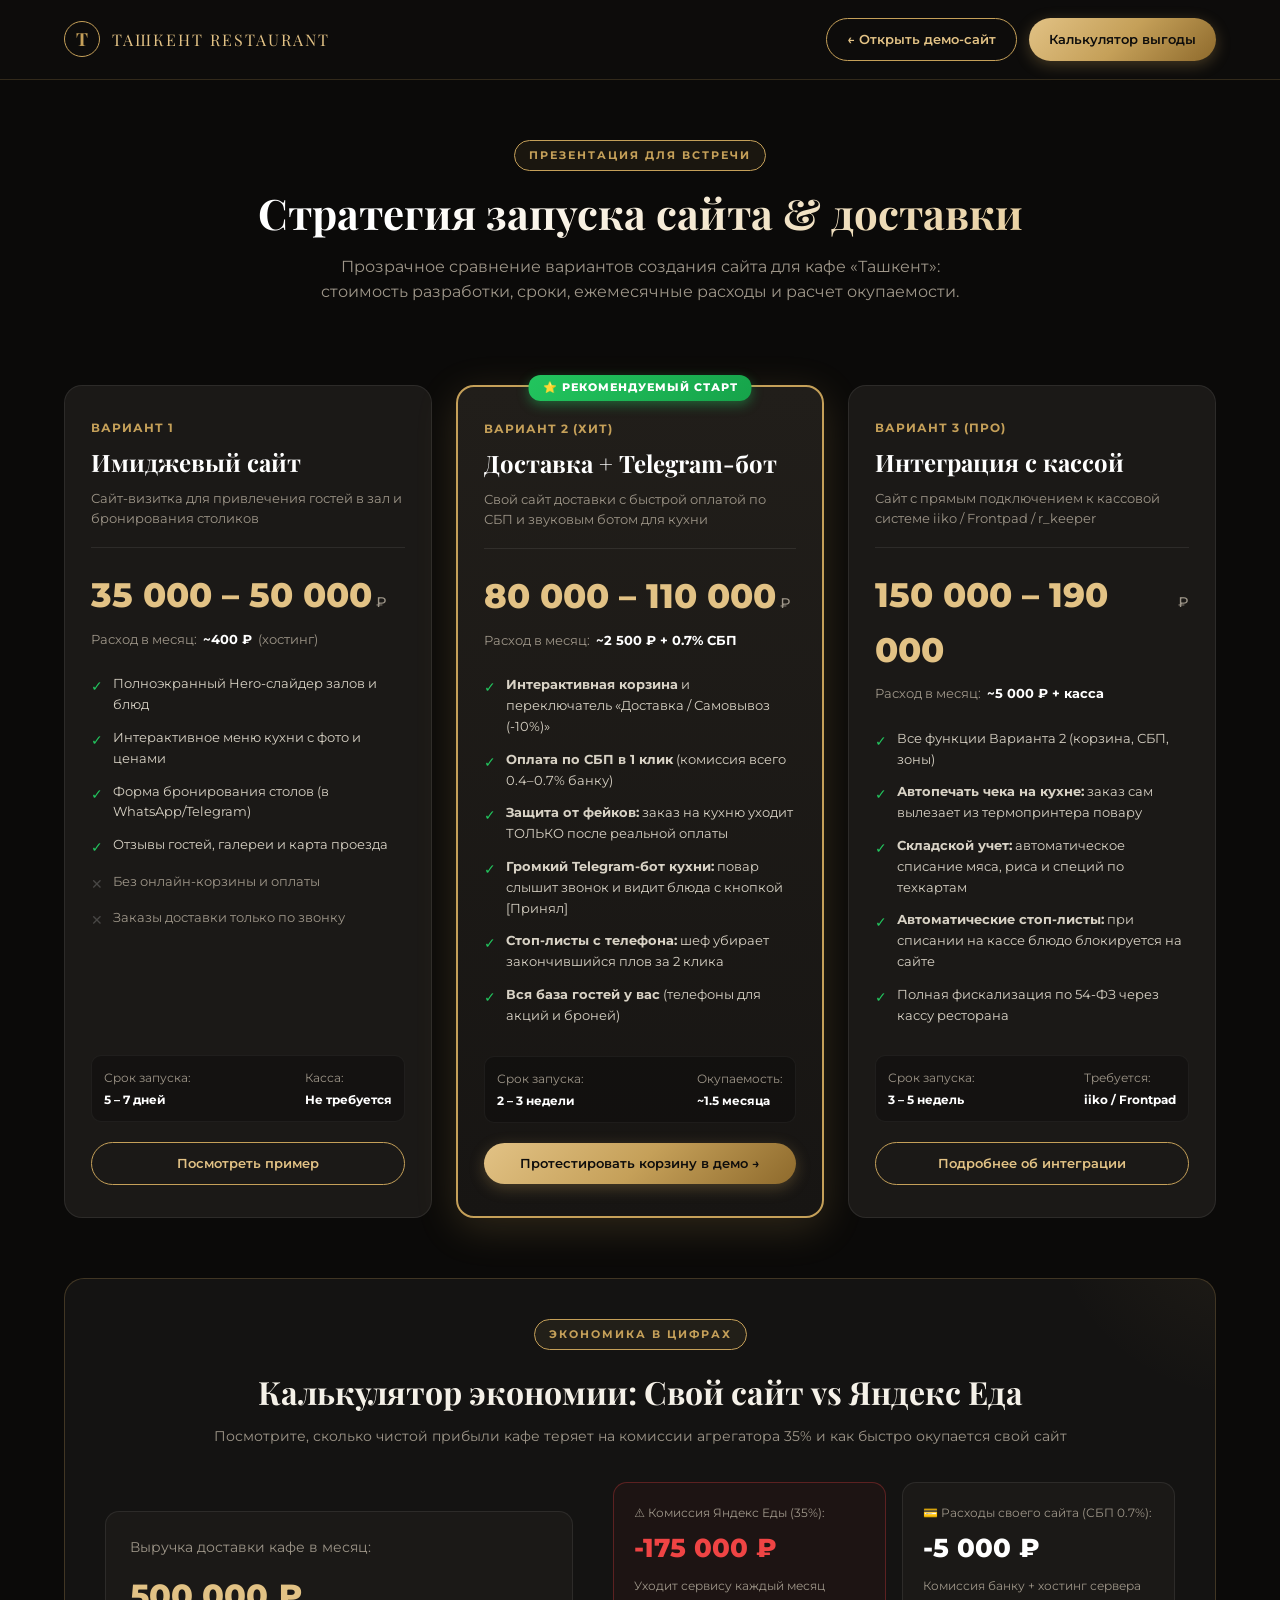
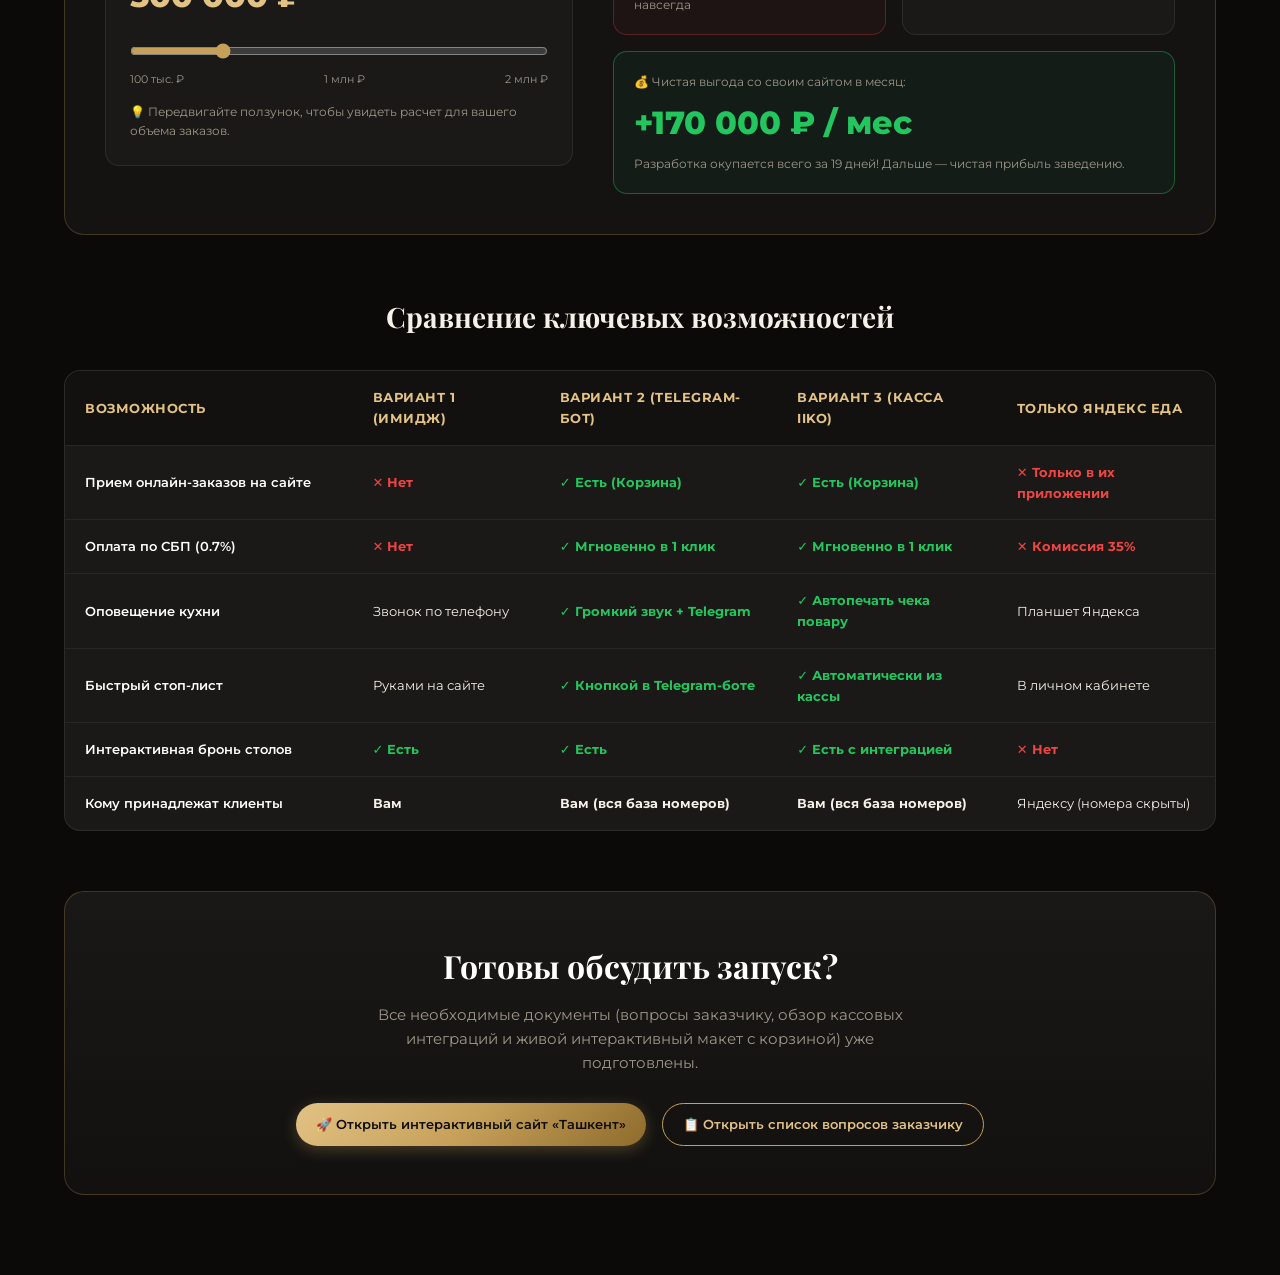
==== itog.html @ 7b6f61d5 "dwdw" ====
<!DOCTYPE html>
<html lang="ru">
<head>
  <meta charset="UTF-8">
  <meta name="viewport" content="width=device-width, initial-scale=1.0">
  <title>Стратегия и варианты запуска сайта — Ресторан «Ташкент»</title>
  
  <!-- Google Fonts: Playfair Display + Montserrat -->
  <link rel="preconnect" href="https://fonts.googleapis.com">
  <link rel="preconnect" href="https://fonts.gstatic.com" crossorigin>
  <link href="https://fonts.googleapis.com/css2?family=Montserrat:wght@400;500;600;700;800&family=Playfair+Display:ital,wght@0,500;0,700;1,400&display=swap" rel="stylesheet">

  <style>
    :root {
      --bg-main: #0B0A09;
      --bg-surface: #141312;
      --bg-card: #1B1917;
      --accent-gold: #C5A059;
      --accent-gold-light: #E2C285;
      --accent-gold-dark: #8E6A2C;
      --text-main: #F5F1E8;
      --text-muted: #9E9689;
      --border-gold: rgba(197, 160, 89, 0.25);
      --font-serif: 'Playfair Display', Georgia, serif;
      --font-sans: 'Montserrat', system-ui, -apple-system, sans-serif;
    }

    * {
      box-sizing: border-box;
      margin: 0;
      padding: 0;
    }

    body {
      background-color: var(--bg-main);
      color: var(--text-main);
      font-family: var(--font-sans);
      line-height: 1.6;
      padding-bottom: 80px;
      -webkit-font-smoothing: antialiased;
    }

    .container {
      width: 100%;
      max-width: 1200px;
      margin: 0 auto;
      padding: 0 24px;
    }

    /* TOP BAR */
    .top-bar {
      border-bottom: 1px solid rgba(197, 160, 89, 0.2);
      padding: 18px 0;
      background: rgba(14, 13, 12, 0.95);
      backdrop-filter: blur(10px);
      position: sticky;
      top: 0;
      z-index: 100;
    }

    .top-bar__inner {
      display: flex;
      justify-content: space-between;
      align-items: center;
    }

    .brand-wrap {
      display: flex;
      align-items: center;
      gap: 12px;
      text-decoration: none;
      color: var(--text-main);
    }

    .brand-badge {
      width: 36px;
      height: 36px;
      border: 1px solid var(--accent-gold);
      border-radius: 50%;
      display: flex;
      align-items: center;
      justify-content: center;
      color: var(--accent-gold);
      font-family: var(--font-serif);
      font-weight: 700;
      font-size: 18px;
    }

    .brand-title {
      font-family: var(--font-serif);
      letter-spacing: 2px;
      font-size: 16px;
      color: var(--accent-gold-light);
    }

    .nav-actions {
      display: flex;
      gap: 12px;
    }

    .btn {
      display: inline-flex;
      align-items: center;
      gap: 8px;
      padding: 10px 20px;
      border-radius: 30px;
      font-size: 13px;
      font-weight: 600;
      cursor: pointer;
      text-decoration: none;
      transition: all 0.25s ease;
      font-family: var(--font-sans);
    }

    .btn_gold {
      background: linear-gradient(135deg, #E2C285 0%, #C5A059 50%, #8E6A2C 100%);
      color: #0E0D0C;
      border: none;
      box-shadow: 0 4px 15px rgba(197, 160, 89, 0.3);
    }

    .btn_gold:hover {
      box-shadow: 0 6px 20px rgba(197, 160, 89, 0.5);
      transform: translateY(-2px);
    }

    .btn_outline {
      background: transparent;
      border: 1px solid var(--accent-gold);
      color: var(--accent-gold-light);
    }

    .btn_outline:hover {
      background: rgba(197, 160, 89, 0.15);
      transform: translateY(-2px);
    }

    /* HERO INTRO */
    .hero-intro {
      text-align: center;
      padding: 60px 0 40px;
    }

    .tag-badge {
      display: inline-block;
      border: 1px solid var(--accent-gold);
      color: var(--accent-gold);
      padding: 6px 14px;
      border-radius: 20px;
      font-size: 11px;
      font-weight: 700;
      letter-spacing: 2px;
      text-transform: uppercase;
      margin-bottom: 16px;
      background: rgba(197, 160, 89, 0.08);
    }

    .main-title {
      font-family: var(--font-serif);
      font-size: 42px;
      line-height: 1.25;
      margin-bottom: 14px;
      background: linear-gradient(135deg, #FFFFFF 30%, #E2C285 100%);
      -webkit-background-clip: text;
      -webkit-text-fill-color: transparent;
    }

    .hero-subtitle {
      font-size: 16px;
      color: var(--text-muted);
      max-width: 640px;
      margin: 0 auto;
    }

    /* PRICING GRID */
    .pricing-grid {
      display: grid;
      grid-template-columns: repeat(3, 1fr);
      gap: 24px;
      margin: 40px 0 60px;
      align-items: stretch;
    }

    .pricing-card {
      background: var(--bg-card);
      border: 1px solid rgba(255, 255, 255, 0.08);
      border-radius: 18px;
      padding: 32px 26px;
      display: flex;
      flex-direction: column;
      position: relative;
      transition: all 0.3s cubic-bezier(0.16, 1, 0.3, 1);
    }

    .pricing-card:hover {
      border-color: rgba(197, 160, 89, 0.4);
      transform: translateY(-4px);
      box-shadow: 0 15px 35px rgba(0, 0, 0, 0.6);
    }

    .pricing-card.featured {
      border: 2px solid var(--accent-gold);
      background: linear-gradient(180deg, #211E1A 0%, #171513 100%);
      box-shadow: 0 10px 40px rgba(197, 160, 89, 0.2);
    }

    .card-ribbon {
      position: absolute;
      top: -12px;
      left: 50%;
      transform: translateX(-50%);
      background: linear-gradient(135deg, #22c55e, #16a34a);
      color: #FFF;
      font-size: 11px;
      font-weight: 800;
      letter-spacing: 1px;
      padding: 4px 14px;
      border-radius: 12px;
      text-transform: uppercase;
      box-shadow: 0 4px 12px rgba(34, 197, 94, 0.4);
      white-space: nowrap;
    }

    .card-header {
      margin-bottom: 20px;
      padding-bottom: 18px;
      border-bottom: 1px solid rgba(255, 255, 255, 0.08);
    }

    .card-stage {
      font-size: 12px;
      font-weight: 700;
      color: var(--accent-gold);
      letter-spacing: 1px;
      text-transform: uppercase;
      display: block;
      margin-bottom: 6px;
    }

    .card-title {
      font-family: var(--font-serif);
      font-size: 24px;
      color: #FFF;
      margin-bottom: 6px;
    }

    .card-target {
      font-size: 13px;
      color: var(--text-muted);
      min-height: 38px;
    }

    .card-price-block {
      margin-bottom: 24px;
    }

    .price-value {
      font-size: 34px;
      font-weight: 800;
      color: var(--accent-gold-light);
      display: flex;
      align-items: baseline;
      gap: 4px;
    }

    .price-unit {
      font-size: 14px;
      font-weight: 500;
      color: var(--text-muted);
    }

    .monthly-cost {
      display: flex;
      align-items: center;
      gap: 6px;
      font-size: 13px;
      color: var(--text-muted);
      margin-top: 6px;
    }

    .monthly-cost strong {
      color: #FFF;
    }

    .features-list {
      list-style: none;
      display: flex;
      flex-direction: column;
      gap: 12px;
      margin-bottom: 30px;
      flex: 1;
    }

    .feature-item {
      display: flex;
      align-items: flex-start;
      gap: 10px;
      font-size: 13px;
      color: #D8D2C5;
    }

    .feature-icon {
      color: #22c55e;
      font-weight: 800;
      font-size: 14px;
      margin-top: 2px;
      flex-shrink: 0;
    }

    .feature-icon.dim {
      color: rgba(255, 255, 255, 0.2);
    }

    .card-footer-metrics {
      background: rgba(0, 0, 0, 0.25);
      border-radius: 10px;
      padding: 12px;
      margin-bottom: 20px;
      font-size: 12px;
      display: flex;
      justify-content: space-between;
      border: 1px solid rgba(255, 255, 255, 0.05);
    }

    .metric-col span:first-child {
      display: block;
      color: var(--text-muted);
      margin-bottom: 2px;
    }

    .metric-col span:last-child {
      font-weight: 700;
      color: #FFF;
    }

    /* CALCULATOR SECTION */
    .calc-section {
      background: var(--bg-surface);
      border: 1px solid var(--border-gold);
      border-radius: 20px;
      padding: 40px;
      margin: 60px 0;
      position: relative;
      overflow: hidden;
    }

    .calc-section::before {
      content: '';
      position: absolute;
      top: -50%;
      right: -20%;
      width: 400px;
      height: 400px;
      background: radial-gradient(circle, rgba(197, 160, 89, 0.08) 0%, transparent 70%);
      pointer-events: none;
    }

    .calc-header {
      text-align: center;
      margin-bottom: 34px;
    }

    .calc-grid {
      display: grid;
      grid-template-columns: 1fr 1.2fr;
      gap: 40px;
      align-items: center;
    }

    .slider-box {
      background: var(--bg-card);
      border: 1px solid rgba(255, 255, 255, 0.08);
      border-radius: 14px;
      padding: 24px;
    }

    .slider-title {
      font-size: 14px;
      color: var(--text-muted);
      margin-bottom: 12px;
    }

    .slider-value-display {
      font-size: 32px;
      font-weight: 800;
      color: var(--accent-gold-light);
      margin-bottom: 16px;
    }

    input[type=range] {
      width: 100%;
      height: 8px;
      background: #2A2724;
      border-radius: 4px;
      outline: none;
      accent-color: var(--accent-gold);
      cursor: pointer;
    }

    .slider-scale {
      display: flex;
      justify-content: space-between;
      font-size: 11px;
      color: var(--text-muted);
      margin-top: 8px;
    }

    .calc-results-box {
      display: grid;
      grid-template-columns: 1fr 1fr;
      gap: 16px;
    }

    .result-card {
      background: var(--bg-card);
      border: 1px solid rgba(255, 255, 255, 0.08);
      border-radius: 14px;
      padding: 20px;
    }

    .result-card.loss {
      border-color: rgba(239, 68, 68, 0.3);
      background: rgba(239, 68, 68, 0.04);
    }

    .result-card.save {
      border-color: rgba(34, 197, 94, 0.4);
      background: rgba(34, 197, 94, 0.05);
      grid-column: span 2;
    }

    .result-label {
      font-size: 12px;
      color: var(--text-muted);
      margin-bottom: 6px;
      display: flex;
      align-items: center;
      gap: 6px;
    }

    .result-num {
      font-size: 26px;
      font-weight: 800;
    }

    .result-num.loss-text {
      color: #ef4444;
    }

    .result-num.save-text {
      color: #22c55e;
      font-size: 32px;
    }

    .result-note {
      font-size: 12px;
      color: var(--text-muted);
      margin-top: 6px;
    }

    /* COMPARISON TABLE */
    .table-section {
      margin: 60px 0;
    }

    .table-title {
      font-family: var(--font-serif);
      font-size: 28px;
      text-align: center;
      margin-bottom: 30px;
    }

    .table-wrap {
      overflow-x: auto;
      border: 1px solid rgba(255, 255, 255, 0.08);
      border-radius: 16px;
      background: var(--bg-card);
    }

    table {
      width: 100%;
      border-collapse: collapse;
      text-align: left;
      font-size: 13px;
    }

    th, td {
      padding: 16px 20px;
      border-bottom: 1px solid rgba(255, 255, 255, 0.06);
    }

    th {
      background: rgba(0, 0, 0, 0.3);
      font-size: 13px;
      font-weight: 700;
      color: var(--accent-gold-light);
      text-transform: uppercase;
      letter-spacing: 0.5px;
    }

    td:first-child {
      font-weight: 600;
      color: #FFF;
      width: 25%;
    }

    tr:last-child td {
      border-bottom: none;
    }

    .badge-check {
      color: #22c55e;
      font-weight: 700;
    }

    .badge-cross {
      color: #ef4444;
      font-weight: 700;
    }

    /* BOTTOM CTA */
    .bottom-cta {
      text-align: center;
      background: linear-gradient(180deg, #1A1816 0%, #121110 100%);
      border: 1px solid var(--border-gold);
      border-radius: 20px;
      padding: 48px 24px;
      margin-top: 60px;
    }

    .cta-title {
      font-family: var(--font-serif);
      font-size: 32px;
      margin-bottom: 12px;
      color: #FFF;
    }

    .cta-desc {
      color: var(--text-muted);
      font-size: 15px;
      max-width: 540px;
      margin: 0 auto 28px;
    }

    .cta-buttons {
      display: flex;
      justify-content: center;
      gap: 16px;
      flex-wrap: wrap;
    }

    @media (max-width: 992px) {
      .pricing-grid {
        grid-template-columns: 1fr;
        max-width: 520px;
        margin-left: auto;
        margin-right: auto;
      }

      .calc-grid {
        grid-template-columns: 1fr;
      }
    }

    @media (max-width: 600px) {
      .main-title {
        font-size: 30px;
      }
      .calc-section {
        padding: 24px 16px;
      }
      .calc-results-box {
        grid-template-columns: 1fr;
      }
      .result-card.save {
        grid-column: span 1;
      }
    }
  </style>
</head>
<body>

  <!-- ==================== TOP NAVIGATION ==================== -->
  <header class="top-bar">
    <div class="container top-bar__inner">
      <a href="index.html" class="brand-wrap">
        <span class="brand-badge">Т</span>
        <span class="brand-title">ТАШКЕНТ RESTAURANT</span>
      </a>

      <div class="nav-actions">
        <a href="index.html" class="btn btn_outline">
          ← Открыть демо-сайт
        </a>
        <a href="#calc" class="btn btn_gold">
          Калькулятор выгоды
        </a>
      </div>
    </div>
  </header>

  <!-- ==================== HERO INTRO ==================== -->
  <main class="container">
    <section class="hero-intro">
      <span class="tag-badge">ПРЕЗЕНТАЦИЯ ДЛЯ ВСТРЕЧИ</span>
      <h1 class="main-title">Стратегия запуска сайта & доставки</h1>
      <p class="hero-subtitle">Прозрачное сравнение вариантов создания сайта для кафе «Ташкент»: стоимость разработки, сроки, ежемесячные расходы и расчет окупаемости.</p>
    </section>

    <!-- ==================== 3 PRICING OPTIONS ==================== -->
    <section class="pricing-grid">

      <!-- Вариант 1 -->
      <div class="pricing-card">
        <div class="card-header">
          <span class="card-stage">ВАРИАНТ 1</span>
          <h3 class="card-title">Имиджевый сайт</h3>
          <p class="card-target">Сайт-визитка для привлечения гостей в зал и бронирования столиков</p>
        </div>

        <div class="card-price-block">
          <div class="price-value">35 000 – 50 000 <span class="price-unit">₽</span></div>
          <div class="monthly-cost">
            <span>Расход в месяц:</span> <strong>~400 ₽</strong> (хостинг)
          </div>
        </div>

        <ul class="features-list">
          <li class="feature-item">
            <span class="feature-icon">✓</span>
            <span>Полноэкранный Hero-слайдер залов и блюд</span>
          </li>
          <li class="feature-item">
            <span class="feature-icon">✓</span>
            <span>Интерактивное меню кухни с фото и ценами</span>
          </li>
          <li class="feature-item">
            <span class="feature-icon">✓</span>
            <span>Форма бронирования столов (в WhatsApp/Telegram)</span>
          </li>
          <li class="feature-item">
            <span class="feature-icon">✓</span>
            <span>Отзывы гостей, галереи и карта проезда</span>
          </li>
          <li class="feature-item">
            <span class="feature-icon dim">✕</span>
            <span style="color: var(--text-muted);">Без онлайн-корзины и оплаты</span>
          </li>
          <li class="feature-item">
            <span class="feature-icon dim">✕</span>
            <span style="color: var(--text-muted);">Заказы доставки только по звонку</span>
          </li>
        </ul>

        <div class="card-footer-metrics">
          <div class="metric-col">
            <span>Срок запуска:</span>
            <span>5 – 7 дней</span>
          </div>
          <div class="metric-col">
            <span>Касса:</span>
            <span>Не требуется</span>
          </div>
        </div>

        <a href="index.html" class="btn btn_outline" style="justify-content: center;">
          Посмотреть пример
        </a>
      </div>

      <!-- Вариант 2: РЕКОМЕНДУЕМЫЙ -->
      <div class="pricing-card featured">
        <div class="card-ribbon">⭐ РЕКОМЕНДУЕМЫЙ СТАРТ</div>

        <div class="card-header">
          <span class="card-stage">ВАРИАНТ 2 (ХИТ)</span>
          <h3 class="card-title">Доставка + Telegram-бот</h3>
          <p class="card-target">Свой сайт доставки с быстрой оплатой по СБП и звуковым ботом для кухни</p>
        </div>

        <div class="card-price-block">
          <div class="price-value">80 000 – 110 000 <span class="price-unit">₽</span></div>
          <div class="monthly-cost">
            <span>Расход в месяц:</span> <strong>~2 500 ₽ + 0.7% СБП</strong>
          </div>
        </div>

        <ul class="features-list">
          <li class="feature-item">
            <span class="feature-icon">✓</span>
            <span><strong>Интерактивная корзина</strong> и переключатель «Доставка / Самовывоз (-10%)»</span>
          </li>
          <li class="feature-item">
            <span class="feature-icon">✓</span>
            <span><strong>Оплата по СБП в 1 клик</strong> (комиссия всего 0.4–0.7% банку)</span>
          </li>
          <li class="feature-item">
            <span class="feature-icon">✓</span>
            <span><strong>Защита от фейков:</strong> заказ на кухню уходит ТОЛЬКО после реальной оплаты</span>
          </li>
          <li class="feature-item">
            <span class="feature-icon">✓</span>
            <span><strong>Громкий Telegram-бот кухни:</strong> повар слышит звонок и видит блюда с кнопкой [Принял]</span>
          </li>
          <li class="feature-item">
            <span class="feature-icon">✓</span>
            <span><strong>Стоп-листы с телефона:</strong> шеф убирает закончившийся плов за 2 клика</span>
          </li>
          <li class="feature-item">
            <span class="feature-icon">✓</span>
            <span><strong>Вся база гостей у вас</strong> (телефоны для акций и броней)</span>
          </li>
        </ul>

        <div class="card-footer-metrics">
          <div class="metric-col">
            <span>Срок запуска:</span>
            <span>2 – 3 недели</span>
          </div>
          <div class="metric-col">
            <span>Окупаемость:</span>
            <span>~1.5 месяца</span>
          </div>
        </div>

        <a href="index.html#menu" class="btn btn_gold" style="justify-content: center;">
          Протестировать корзину в демо →
        </a>
      </div>

      <!-- Вариант 3 -->
      <div class="pricing-card">
        <div class="card-header">
          <span class="card-stage">ВАРИАНТ 3 (ПРО)</span>
          <h3 class="card-title">Интеграция с кассой</h3>
          <p class="card-target">Сайт с прямым подключением к кассовой системе iiko / Frontpad / r_keeper</p>
        </div>

        <div class="card-price-block">
          <div class="price-value">150 000 – 190 000 <span class="price-unit">₽</span></div>
          <div class="monthly-cost">
            <span>Расход в месяц:</span> <strong>~5 000 ₽ + касса</strong>
          </div>
        </div>

        <ul class="features-list">
          <li class="feature-item">
            <span class="feature-icon">✓</span>
            <span>Все функции Варианта 2 (корзина, СБП, зоны)</span>
          </li>
          <li class="feature-item">
            <span class="feature-icon">✓</span>
            <span><strong>Автопечать чека на кухне:</strong> заказ сам вылезает из термопринтера повару</span>
          </li>
          <li class="feature-item">
            <span class="feature-icon">✓</span>
            <span><strong>Складской учет:</strong> автоматическое списание мяса, риса и специй по техкартам</span>
          </li>
          <li class="feature-item">
            <span class="feature-icon">✓</span>
            <span><strong>Автоматические стоп-листы:</strong> при списании на кассе блюдо блокируется на сайте</span>
          </li>
          <li class="feature-item">
            <span class="feature-icon">✓</span>
            <span>Полная фискализация по 54-ФЗ через кассу ресторана</span>
          </li>
        </ul>

        <div class="card-footer-metrics">
          <div class="metric-col">
            <span>Срок запуска:</span>
            <span>3 – 5 недель</span>
          </div>
          <div class="metric-col">
            <span>Требуется:</span>
            <span>iiko / Frontpad</span>
          </div>
        </div>

        <a href="SOLUTIONS_AND_INTEGRATIONS.md" class="btn btn_outline" style="justify-content: center;">
          Подробнее об интеграции
        </a>
      </div>

    </section>

    <!-- ==================== INTERACTIVE SAVINGS CALCULATOR ==================== -->
    <section class="calc-section" id="calc">
      <div class="calc-header">
        <span class="tag-badge">ЭКОНОМИКА В ЦИФРАХ</span>
        <h2 style="font-family: var(--font-serif); font-size: 32px; margin-bottom: 8px;">Калькулятор экономии: Свой сайт vs Яндекс Еда</h2>
        <p style="color: var(--text-muted); font-size: 14px;">Посмотрите, сколько чистой прибыли кафе теряет на комиссии агрегатора 35% и как быстро окупается свой сайт</p>
      </div>

      <div class="calc-grid">
        <div class="slider-box">
          <div class="slider-title">Выручка доставки кафе в месяц:</div>
          <div class="slider-value-display" id="turnoverDisplay">500 000 ₽</div>
          <input type="range" id="turnoverSlider" min="100000" max="2000000" step="50000" value="500000">
          <div class="slider-scale">
            <span>100 тыс. ₽</span>
            <span>1 млн ₽</span>
            <span>2 млн ₽</span>
          </div>
          <p style="font-size: 12px; color: var(--text-muted); margin-top: 14px;">
            💡 Передвигайте ползунок, чтобы увидеть расчет для вашего объема заказов.
          </p>
        </div>

        <div class="calc-results-box">
          <div class="result-card loss">
            <div class="result-label">
              <span>⚠️ Комиссия Яндекс Еды (35%):</span>
            </div>
            <div class="result-num loss-text" id="yandexLoss">-175 000 ₽</div>
            <div class="result-note">Уходит сервису каждый месяц навсегда</div>
          </div>

          <div class="result-card">
            <div class="result-label">
              <span>💳 Расходы своего сайта (СБП 0.7%):</span>
            </div>
            <div class="result-num" style="color: #FFF;" id="ownSiteCost">-3 500 ₽</div>
            <div class="result-note">Комиссия банку + хостинг сервера</div>
          </div>

          <div class="result-card save">
            <div class="result-label">
              <span>💰 Чистая выгода со своим сайтом в месяц:</span>
            </div>
            <div class="result-num save-text" id="netSavings">+171 500 ₽ / мес</div>
            <div class="result-note" id="paybackText">Разработка окупается за 18 дней! Дальше — чистая прибыль заведению.</div>
          </div>
        </div>
      </div>
    </section>

    <!-- ==================== COMPARISON TABLE ==================== -->
    <section class="table-section">
      <h3 class="table-title">Сравнение ключевых возможностей</h3>

      <div class="table-wrap">
        <table>
          <thead>
            <tr>
              <th>Возможность</th>
              <th>Вариант 1 (Имидж)</th>
              <th>Вариант 2 (Telegram-бот)</th>
              <th>Вариант 3 (Касса iiko)</th>
              <th>Только Яндекс Еда</th>
            </tr>
          </thead>
          <tbody>
            <tr>
              <td>Прием онлайн-заказов на сайте</td>
              <td><span class="badge-cross">✕ Нет</span></td>
              <td><span class="badge-check">✓ Есть (Корзина)</span></td>
              <td><span class="badge-check">✓ Есть (Корзина)</span></td>
              <td><span class="badge-cross">✕ Только в их приложении</span></td>
            </tr>
            <tr>
              <td>Оплата по СБП (0.7%)</td>
              <td><span class="badge-cross">✕ Нет</span></td>
              <td><span class="badge-check">✓ Мгновенно в 1 клик</span></td>
              <td><span class="badge-check">✓ Мгновенно в 1 клик</span></td>
              <td><span class="badge-cross">✕ Комиссия 35%</span></td>
            </tr>
            <tr>
              <td>Оповещение кухни</td>
              <td>Звонок по телефону</td>
              <td><span class="badge-check">✓ Громкий звук + Telegram</span></td>
              <td><span class="badge-check">✓ Автопечать чека повару</span></td>
              <td>Планшет Яндекса</td>
            </tr>
            <tr>
              <td>Быстрый стоп-лист</td>
              <td>Руками на сайте</td>
              <td><span class="badge-check">✓ Кнопкой в Telegram-боте</span></td>
              <td><span class="badge-check">✓ Автоматически из кассы</span></td>
              <td>В личном кабинете</td>
            </tr>
            <tr>
              <td>Интерактивная бронь столов</td>
              <td><span class="badge-check">✓ Есть</span></td>
              <td><span class="badge-check">✓ Есть</span></td>
              <td><span class="badge-check">✓ Есть с интеграцией</span></td>
              <td><span class="badge-cross">✕ Нет</span></td>
            </tr>
            <tr>
              <td>Кому принадлежат клиенты</td>
              <td><strong>Вам</strong></td>
              <td><strong>Вам (вся база номеров)</strong></td>
              <td><strong>Вам (вся база номеров)</strong></td>
              <td>Яндексу (номера скрыты)</td>
            </tr>
          </tbody>
        </table>
      </div>
    </section>

    <!-- ==================== BOTTOM CTA ==================== -->
    <section class="bottom-cta">
      <h3 class="cta-title">Готовы обсудить запуск?</h3>
      <p class="cta-desc">Все необходимые документы (вопросы заказчику, обзор кассовых интеграций и живой интерактивный макет с корзиной) уже подготовлены.</p>

      <div class="cta-buttons">
        <a href="index.html" class="btn btn_gold">
          🚀 Открыть интерактивный сайт «Ташкент»
        </a>
        <a href="CLIENT_QUESTIONS.md" class="btn btn_outline">
          📋 Открыть список вопросов заказчику
        </a>
      </div>
    </section>
  </main>

  <script>
    // Live Savings Calculator Logic
    const turnoverSlider = document.getElementById('turnoverSlider');
    const turnoverDisplay = document.getElementById('turnoverDisplay');
    const yandexLoss = document.getElementById('yandexLoss');
    const ownSiteCost = document.getElementById('ownSiteCost');
    const netSavings = document.getElementById('netSavings');
    const paybackText = document.getElementById('paybackText');

    function formatNumber(num) {
      return num.toString().replace(/\B(?=(\d{3})+(?!\d))/g, ' ') + ' ₽';
    }

    function updateCalculator() {
      const turnover = parseInt(turnoverSlider.value, 10);
      turnoverDisplay.textContent = formatNumber(turnover);

      // Yandex takes 35%
      const yandexFee = Math.round(turnover * 0.35);
      yandexLoss.textContent = '-' + formatNumber(yandexFee);

      // Own site: SBP fee 0.7% + ~1500 hosting/receipts
      const ownFee = Math.round(turnover * 0.007 + 1500);
      ownSiteCost.textContent = '-' + formatNumber(ownFee);

      // Monthly savings
      const savings = yandexFee - ownFee;
      netSavings.textContent = '+' + formatNumber(savings) + ' / мес';

      // Payback calculation for Option 2 (avg 105 000 ₽)
      const avgDevCost = 105000;
      const days = Math.max(1, Math.round((avgDevCost / savings) * 30));

      if (days <= 30) {
        paybackText.textContent = `Разработка окупается всего за ${days} дней! Дальше — чистая прибыль заведению.`;
      } else {
        const months = (days / 30).toFixed(1);
        paybackText.textContent = `Разработка окупается за ${months} мес. экономии на комиссии!`;
      }
    }

    turnoverSlider.addEventListener('input', updateCalculator);
    updateCalculator();
  </script>
</body>
</html>
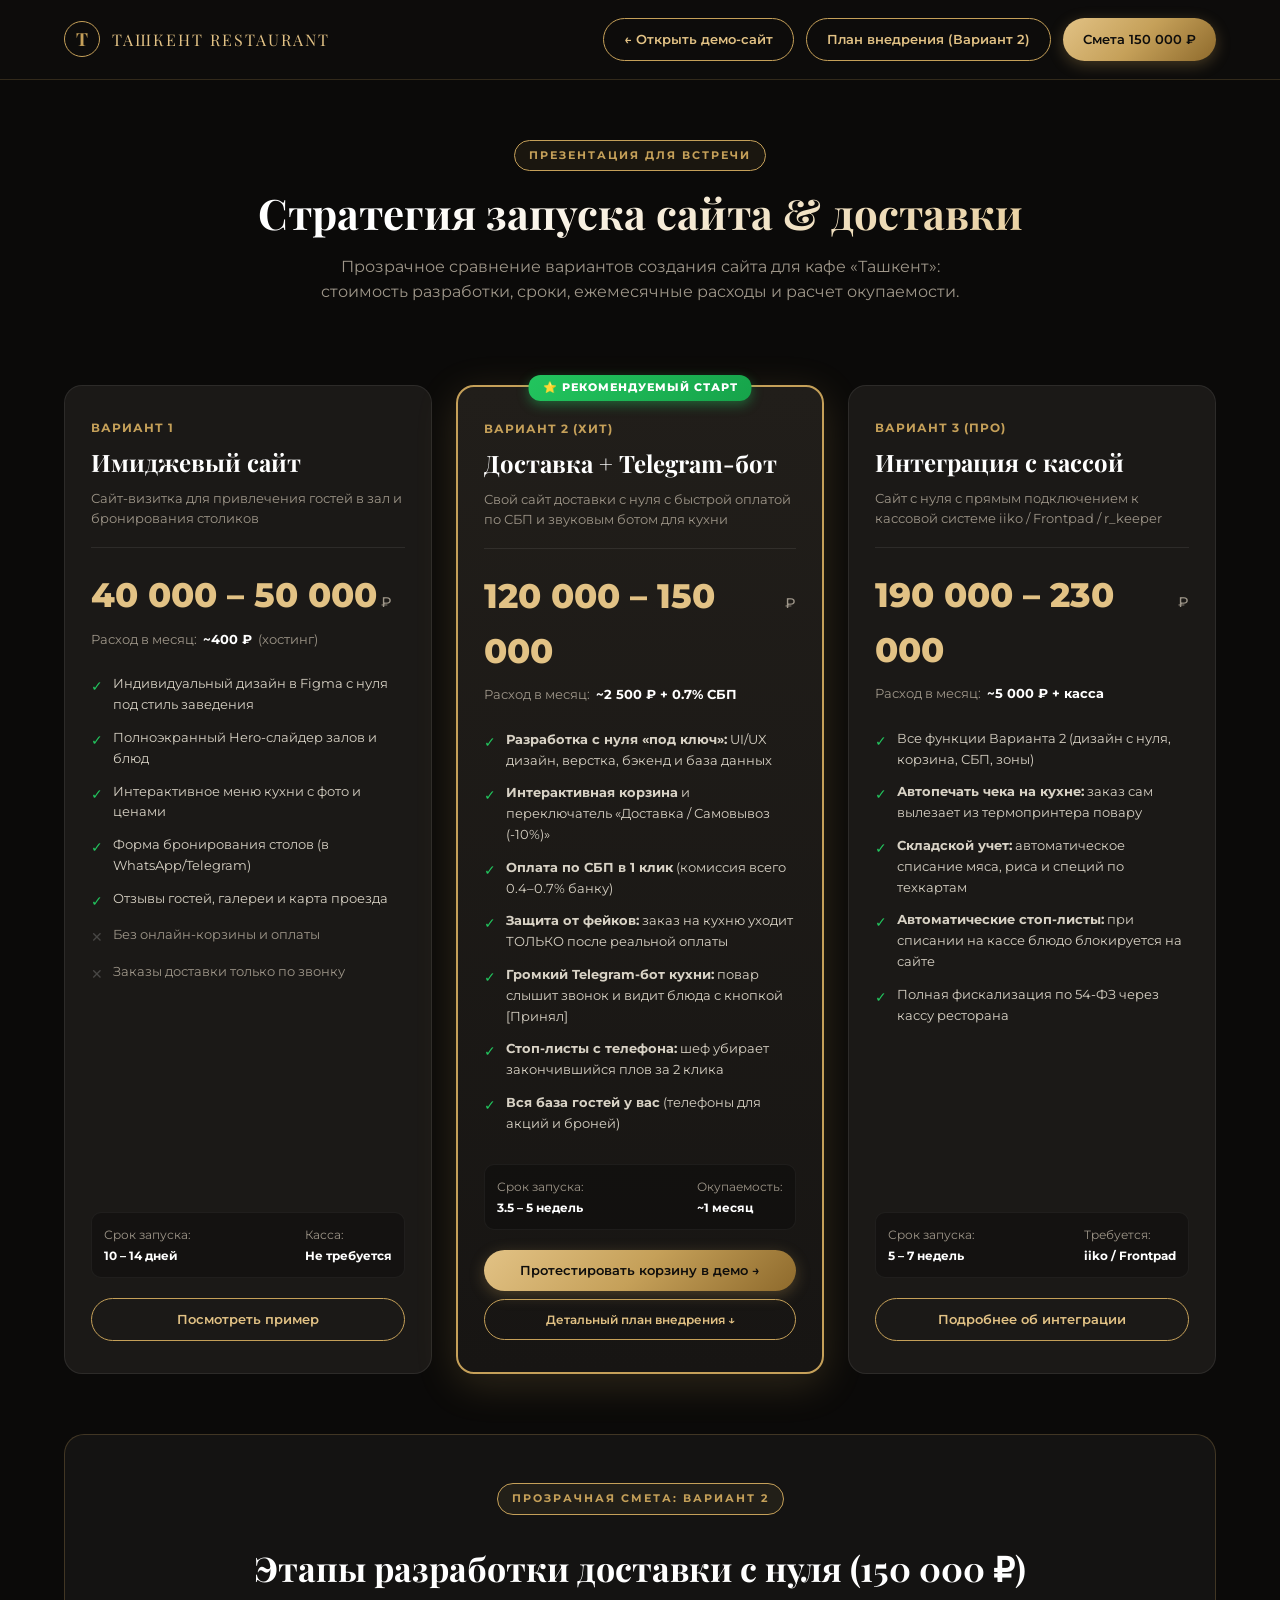
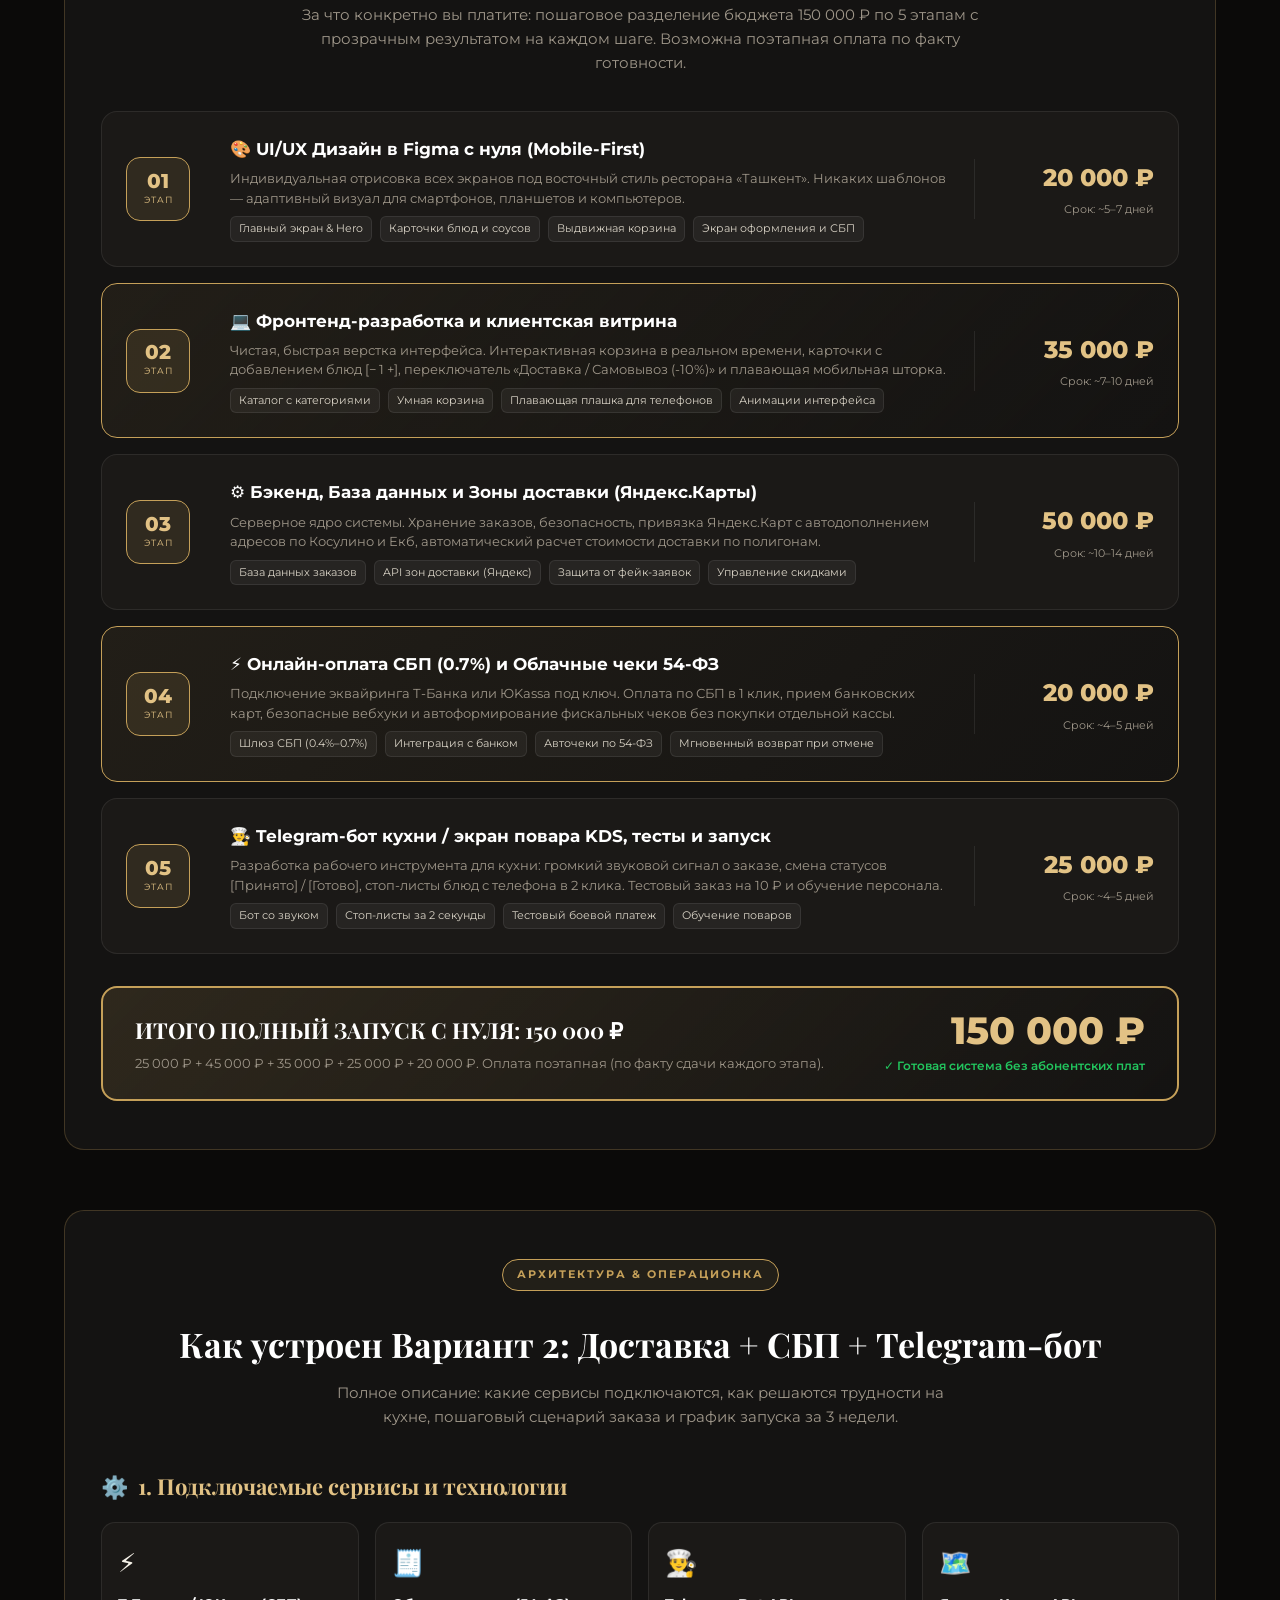
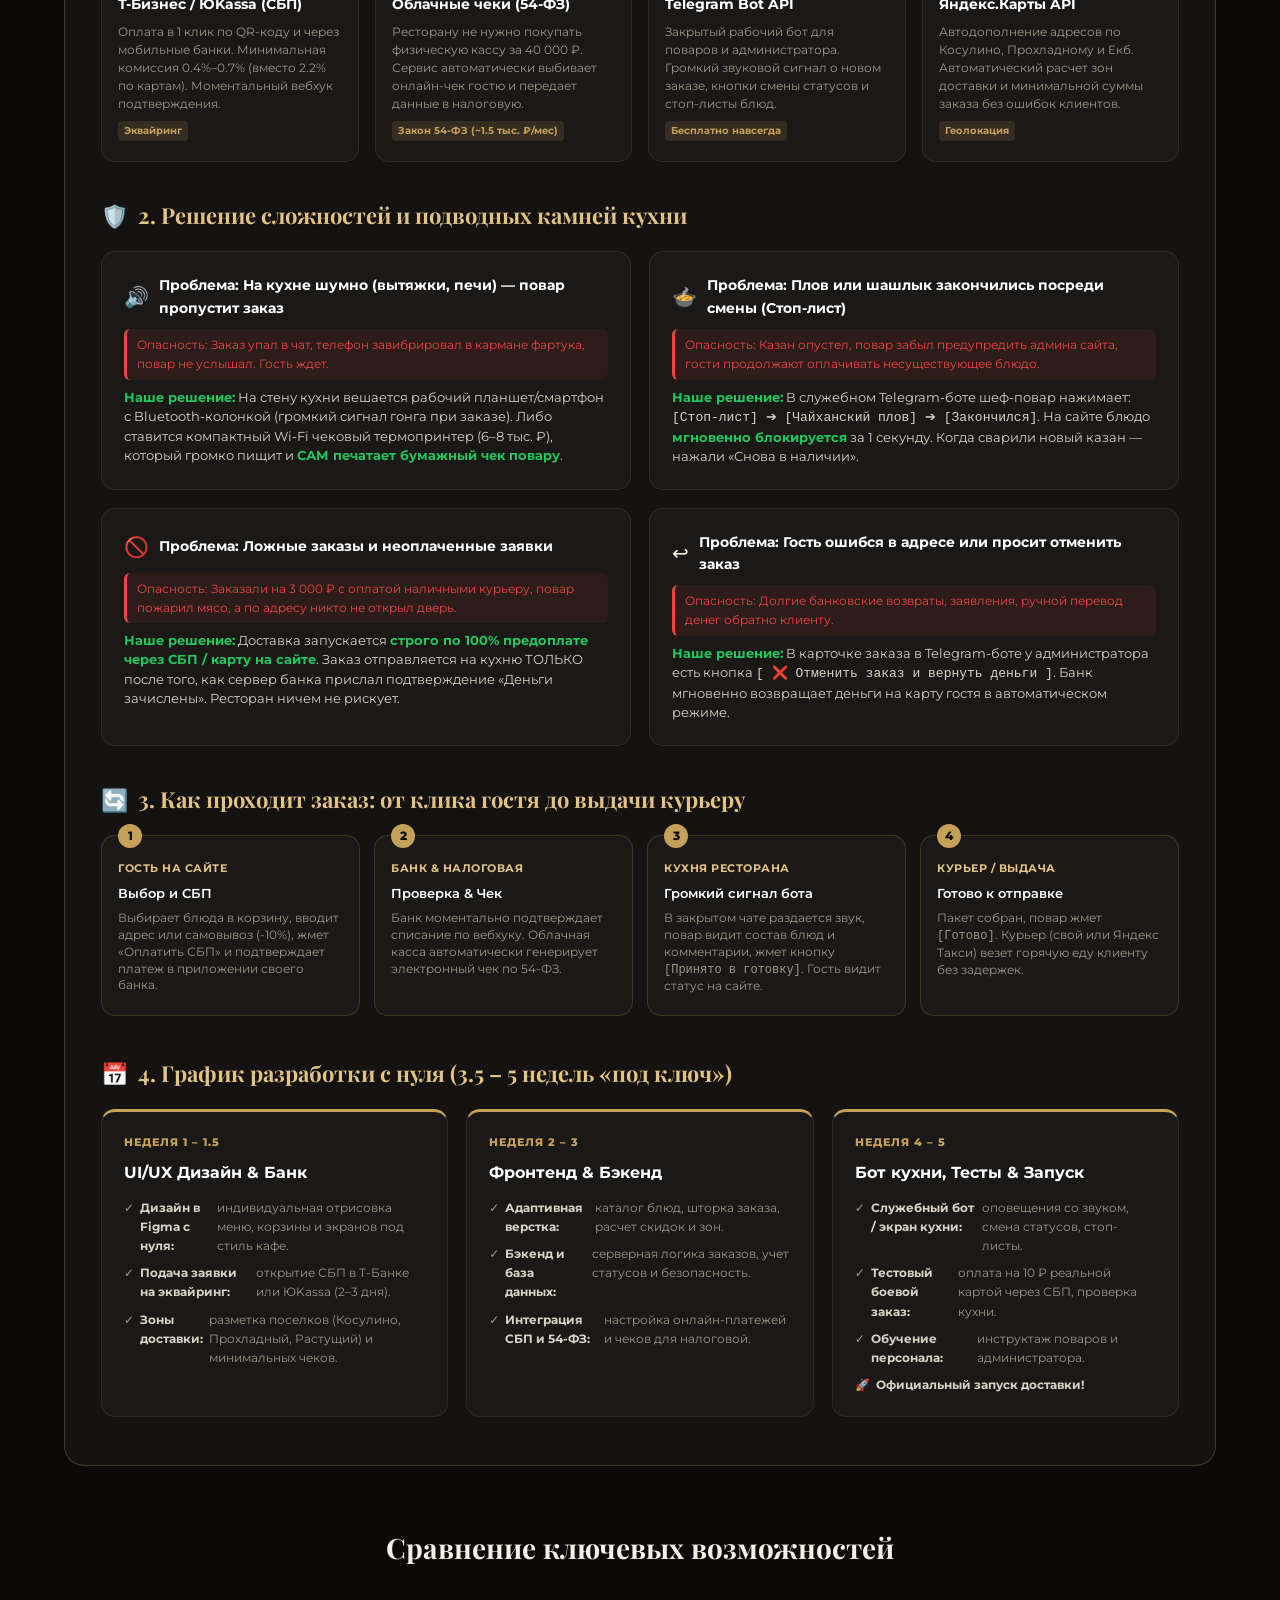
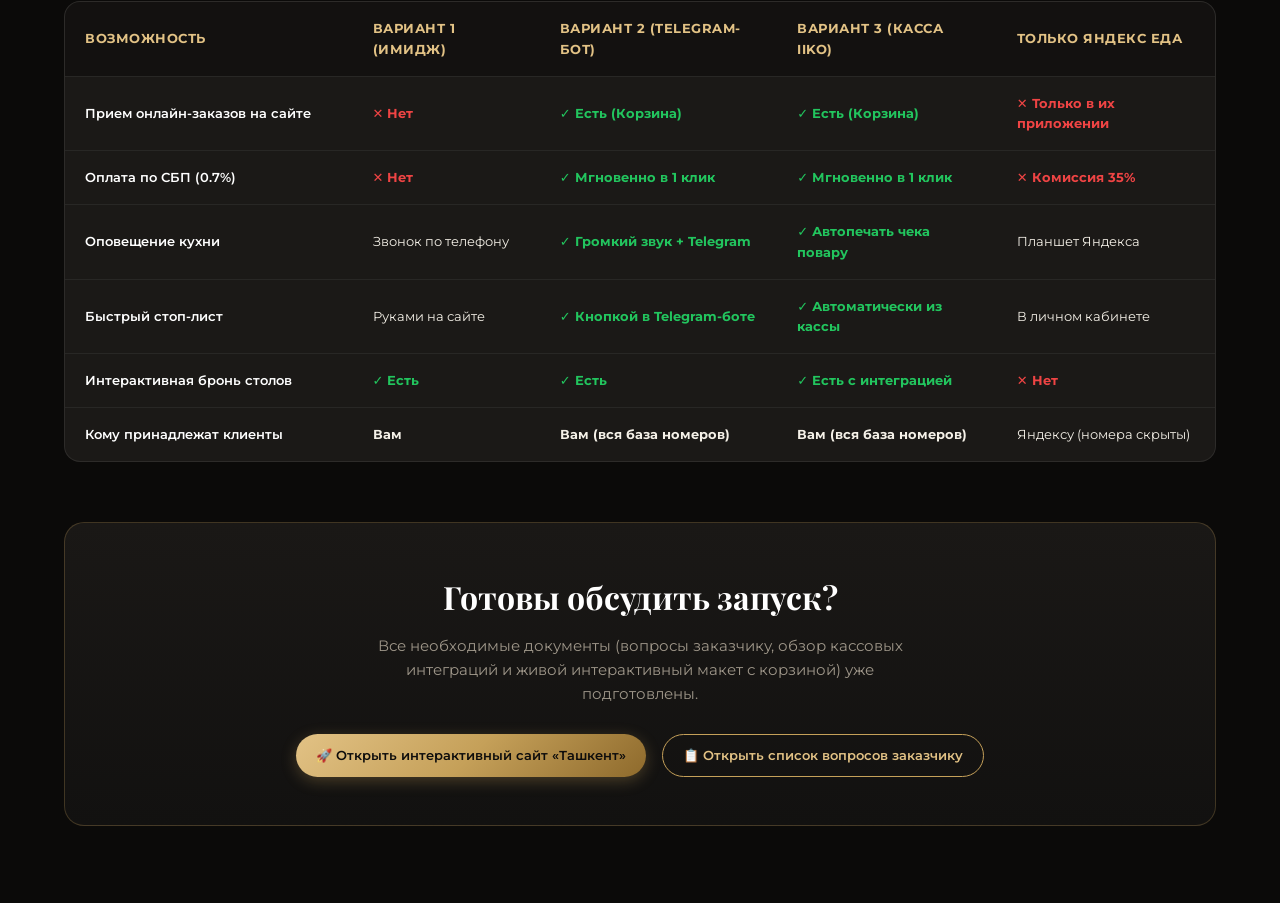
==== commit b586c9a6: "323" ====
--- a/itog.html
+++ b/itog.html
@@ -23,6 +23,10 @@
       --border-gold: rgba(197, 160, 89, 0.25);
       --font-serif: 'Playfair Display', Georgia, serif;
       --font-sans: 'Montserrat', system-ui, -apple-system, sans-serif;
+    }
+
+    html {
+      scroll-behavior: smooth;
     }
 
     * {
@@ -333,129 +337,207 @@
       color: #FFF;
     }
 
-    /* CALCULATOR SECTION */
-    .calc-section {
+    /* STAGES & 150K ESTIMATE SECTION */
+    .stages-section {
       background: var(--bg-surface);
       border: 1px solid var(--border-gold);
       border-radius: 20px;
-      padding: 40px;
+      padding: 48px 36px;
       margin: 60px 0;
       position: relative;
-      overflow: hidden;
-    }
-
-    .calc-section::before {
-      content: '';
-      position: absolute;
-      top: -50%;
-      right: -20%;
-      width: 400px;
-      height: 400px;
-      background: radial-gradient(circle, rgba(197, 160, 89, 0.08) 0%, transparent 70%);
-      pointer-events: none;
-    }
-
-    .calc-header {
+    }
+
+    .stages-header {
       text-align: center;
-      margin-bottom: 34px;
-    }
-
-    .calc-grid {
-      display: grid;
-      grid-template-columns: 1fr 1.2fr;
-      gap: 40px;
-      align-items: center;
-    }
-
-    .slider-box {
+      margin-bottom: 36px;
+    }
+
+    .stages-title {
+      font-family: var(--font-serif);
+      font-size: 34px;
+      margin: 10px 0 8px;
+      color: #FFF;
+    }
+
+    .stages-sub {
+      color: var(--text-muted);
+      font-size: 15px;
+      max-width: 680px;
+      margin: 0 auto;
+    }
+
+    .stages-timeline-grid {
+      display: flex;
+      flex-direction: column;
+      gap: 16px;
+      margin-bottom: 32px;
+    }
+
+    .stage-card {
       background: var(--bg-card);
       border: 1px solid rgba(255, 255, 255, 0.08);
+      border-radius: 16px;
+      padding: 24px;
+      display: grid;
+      grid-template-columns: 80px 1fr 180px;
+      align-items: center;
+      gap: 24px;
+      transition: all 0.25s ease;
+      position: relative;
+    }
+
+    .stage-card:hover {
+      border-color: rgba(197, 160, 89, 0.4);
+      transform: translateX(4px);
+      box-shadow: 0 8px 25px rgba(0, 0, 0, 0.5);
+    }
+
+    .stage-card.highlight {
+      border-color: var(--accent-gold);
+      background: linear-gradient(135deg, rgba(197, 160, 89, 0.08) 0%, rgba(20, 19, 18, 0.95) 100%);
+    }
+
+    .stage-num-badge {
+      display: flex;
+      flex-direction: column;
+      align-items: center;
+      justify-content: center;
+      width: 64px;
+      height: 64px;
       border-radius: 14px;
-      padding: 24px;
-    }
-
-    .slider-title {
-      font-size: 14px;
+      background: rgba(197, 160, 89, 0.12);
+      border: 1px solid var(--accent-gold);
+      color: var(--accent-gold-light);
+    }
+
+    .stage-num-badge .num {
+      font-size: 20px;
+      font-weight: 800;
+      line-height: 1;
+    }
+
+    .stage-num-badge .txt {
+      font-size: 9px;
+      text-transform: uppercase;
+      letter-spacing: 1px;
+      margin-top: 2px;
+    }
+
+    .stage-content h4 {
+      font-size: 17px;
+      color: #FFF;
+      margin-bottom: 6px;
+      display: flex;
+      align-items: center;
+      gap: 8px;
+    }
+
+    .stage-content p {
+      font-size: 13px;
       color: var(--text-muted);
-      margin-bottom: 12px;
-    }
-
-    .slider-value-display {
-      font-size: 32px;
+      line-height: 1.5;
+      margin-bottom: 8px;
+    }
+
+    .stage-deliverables {
+      display: flex;
+      flex-wrap: wrap;
+      gap: 8px;
+    }
+
+    .stage-deliverable-tag {
+      font-size: 11px;
+      background: rgba(255, 255, 255, 0.05);
+      border: 1px solid rgba(255, 255, 255, 0.08);
+      color: #D8D2C5;
+      padding: 3px 8px;
+      border-radius: 6px;
+    }
+
+    .stage-price-box {
+      text-align: right;
+      padding-left: 16px;
+      border-left: 1px solid rgba(255, 255, 255, 0.08);
+    }
+
+    .stage-cost {
+      font-size: 24px;
       font-weight: 800;
       color: var(--accent-gold-light);
-      margin-bottom: 16px;
-    }
-
-    input[type=range] {
-      width: 100%;
-      height: 8px;
-      background: #2A2724;
-      border-radius: 4px;
-      outline: none;
-      accent-color: var(--accent-gold);
-      cursor: pointer;
-    }
-
-    .slider-scale {
-      display: flex;
-      justify-content: space-between;
+      white-space: nowrap;
+    }
+
+    .stage-time {
       font-size: 11px;
       color: var(--text-muted);
-      margin-top: 8px;
-    }
-
-    .calc-results-box {
-      display: grid;
-      grid-template-columns: 1fr 1fr;
-      gap: 16px;
-    }
-
-    .result-card {
-      background: var(--bg-card);
-      border: 1px solid rgba(255, 255, 255, 0.08);
-      border-radius: 14px;
-      padding: 20px;
-    }
-
-    .result-card.loss {
-      border-color: rgba(239, 68, 68, 0.3);
-      background: rgba(239, 68, 68, 0.04);
-    }
-
-    .result-card.save {
-      border-color: rgba(34, 197, 94, 0.4);
-      background: rgba(34, 197, 94, 0.05);
-      grid-column: span 2;
-    }
-
-    .result-label {
+      margin-top: 4px;
+    }
+
+    .stages-total-banner {
+      background: linear-gradient(135deg, rgba(197, 160, 89, 0.15) 0%, rgba(20, 19, 18, 0.95) 100%);
+      border: 2px solid var(--accent-gold);
+      border-radius: 16px;
+      padding: 24px 32px;
+      display: flex;
+      justify-content: space-between;
+      align-items: center;
+      flex-wrap: wrap;
+      gap: 20px;
+    }
+
+    .total-banner-text h3 {
+      font-family: var(--font-serif);
+      font-size: 22px;
+      color: #FFF;
+      margin-bottom: 4px;
+    }
+
+    .total-banner-text p {
+      font-size: 13px;
+      color: var(--text-muted);
+    }
+
+    .total-banner-price {
+      text-align: right;
+    }
+
+    .total-grand-number {
+      font-size: 38px;
+      font-weight: 800;
+      color: var(--accent-gold-light);
+      line-height: 1;
+    }
+
+    .total-banner-note {
       font-size: 12px;
-      color: var(--text-muted);
-      margin-bottom: 6px;
-      display: flex;
-      align-items: center;
-      gap: 6px;
-    }
-
-    .result-num {
-      font-size: 26px;
-      font-weight: 800;
-    }
-
-    .result-num.loss-text {
-      color: #ef4444;
-    }
-
-    .result-num.save-text {
       color: #22c55e;
-      font-size: 32px;
-    }
-
-    .result-note {
-      font-size: 12px;
-      color: var(--text-muted);
+      font-weight: 600;
       margin-top: 6px;
+    }
+
+    @media (max-width: 860px) {
+      .stage-card {
+        grid-template-columns: 1fr;
+        gap: 16px;
+      }
+      .stage-num-badge {
+        width: 48px;
+        height: 48px;
+      }
+      .stage-price-box {
+        text-align: left;
+        border-left: none;
+        border-top: 1px solid rgba(255, 255, 255, 0.08);
+        padding-left: 0;
+        padding-top: 12px;
+      }
+      .stages-total-banner {
+        flex-direction: column;
+        align-items: flex-start;
+      }
+      .total-banner-price {
+        text-align: left;
+      }
     }
 
     /* COMPARISON TABLE */
@@ -547,6 +629,264 @@
       justify-content: center;
       gap: 16px;
       flex-wrap: wrap;
+    }
+
+    /* DETAILED PLAN SECTION STYLES (VARIANT 2) */
+    .plan-section {
+      background: var(--bg-surface);
+      border: 1px solid var(--border-gold);
+      border-radius: 20px;
+      padding: 48px 36px;
+      margin: 60px 0;
+    }
+
+    .plan-header {
+      text-align: center;
+      margin-bottom: 40px;
+    }
+
+    .plan-title {
+      font-family: var(--font-serif);
+      font-size: 34px;
+      margin: 10px 0;
+      color: #FFF;
+    }
+
+    .plan-sub {
+      color: var(--text-muted);
+      font-size: 15px;
+      max-width: 650px;
+      margin: 0 auto;
+    }
+
+    .plan-block-title {
+      font-family: var(--font-serif);
+      font-size: 22px;
+      color: var(--accent-gold-light);
+      margin: 36px 0 18px;
+      display: flex;
+      align-items: center;
+      gap: 10px;
+    }
+
+    .services-grid {
+      display: grid;
+      grid-template-columns: repeat(4, 1fr);
+      gap: 16px;
+      margin-bottom: 30px;
+    }
+
+    .service-card {
+      background: var(--bg-card);
+      border: 1px solid rgba(255, 255, 255, 0.08);
+      border-radius: 14px;
+      padding: 20px 16px;
+      display: flex;
+      flex-direction: column;
+      gap: 8px;
+    }
+
+    .service-icon {
+      font-size: 26px;
+    }
+
+    .service-name {
+      font-size: 14px;
+      font-weight: 700;
+      color: #FFF;
+    }
+
+    .service-desc {
+      font-size: 12px;
+      color: var(--text-muted);
+      line-height: 1.5;
+    }
+
+    .service-badge {
+      display: inline-block;
+      align-self: flex-start;
+      font-size: 10px;
+      font-weight: 700;
+      padding: 2px 6px;
+      border-radius: 4px;
+      background: rgba(197, 160, 89, 0.15);
+      color: var(--accent-gold);
+      margin-top: auto;
+    }
+
+    /* Kitchen challenges grid */
+    .challenges-grid {
+      display: grid;
+      grid-template-columns: repeat(2, 1fr);
+      gap: 18px;
+      margin-bottom: 36px;
+    }
+
+    .challenge-card {
+      background: var(--bg-card);
+      border: 1px solid rgba(255, 255, 255, 0.08);
+      border-radius: 14px;
+      padding: 22px;
+    }
+
+    .challenge-head {
+      display: flex;
+      align-items: center;
+      gap: 10px;
+      margin-bottom: 10px;
+    }
+
+    .challenge-head span:first-child {
+      font-size: 20px;
+    }
+
+    .challenge-title {
+      font-size: 14px;
+      font-weight: 700;
+      color: #FFF;
+    }
+
+    .challenge-problem {
+      font-size: 12px;
+      color: #ef4444;
+      margin-bottom: 8px;
+      background: rgba(239, 68, 68, 0.08);
+      padding: 6px 10px;
+      border-radius: 6px;
+      border-left: 3px solid #ef4444;
+    }
+
+    .challenge-solution {
+      font-size: 13px;
+      color: #D8D2C5;
+      line-height: 1.5;
+    }
+
+    .challenge-solution strong {
+      color: #22c55e;
+    }
+
+    /* Scenario Timeline */
+    .scenario-steps {
+      display: grid;
+      grid-template-columns: repeat(4, 1fr);
+      gap: 14px;
+      margin-bottom: 40px;
+      position: relative;
+    }
+
+    .scenario-step {
+      background: var(--bg-card);
+      border: 1px solid rgba(197, 160, 89, 0.2);
+      border-radius: 14px;
+      padding: 20px 16px;
+      position: relative;
+    }
+
+    .step-num {
+      position: absolute;
+      top: -12px;
+      left: 16px;
+      width: 24px;
+      height: 24px;
+      background: var(--accent-gold);
+      color: #0E0D0C;
+      font-size: 12px;
+      font-weight: 800;
+      border-radius: 50%;
+      display: flex;
+      align-items: center;
+      justify-content: center;
+    }
+
+    .step-role {
+      font-size: 11px;
+      font-weight: 700;
+      color: var(--accent-gold-light);
+      text-transform: uppercase;
+      letter-spacing: 0.5px;
+      margin-bottom: 6px;
+      margin-top: 4px;
+    }
+
+    .step-action {
+      font-size: 13px;
+      color: #FFF;
+      font-weight: 600;
+      margin-bottom: 6px;
+    }
+
+    .step-desc {
+      font-size: 12px;
+      color: var(--text-muted);
+      line-height: 1.4;
+    }
+
+    /* Roadmap Timeline */
+    .roadmap-grid {
+      display: grid;
+      grid-template-columns: repeat(3, 1fr);
+      gap: 18px;
+    }
+
+    .roadmap-card {
+      background: var(--bg-card);
+      border: 1px solid rgba(255, 255, 255, 0.08);
+      border-radius: 14px;
+      padding: 22px;
+      border-top: 3px solid var(--accent-gold);
+    }
+
+    .roadmap-period {
+      font-size: 11px;
+      font-weight: 800;
+      color: var(--accent-gold);
+      text-transform: uppercase;
+      letter-spacing: 1px;
+      margin-bottom: 8px;
+    }
+
+    .roadmap-card h4 {
+      font-size: 16px;
+      color: #FFF;
+      margin-bottom: 12px;
+    }
+
+    .roadmap-list {
+      list-style: none;
+      display: flex;
+      flex-direction: column;
+      gap: 8px;
+    }
+
+    .roadmap-list li {
+      font-size: 12px;
+      color: var(--text-muted);
+      display: flex;
+      align-items: flex-start;
+      gap: 6px;
+    }
+
+    .roadmap-list li strong {
+      color: #D8D2C5;
+    }
+
+    @media (max-width: 992px) {
+      .services-grid, .scenario-steps, .roadmap-grid {
+        grid-template-columns: repeat(2, 1fr);
+      }
+      .challenges-grid {
+        grid-template-columns: 1fr;
+      }
+    }
+
+    @media (max-width: 600px) {
+      .services-grid, .scenario-steps, .roadmap-grid {
+        grid-template-columns: 1fr;
+      }
+      .plan-section {
+        padding: 24px 16px;
+      }
     }
 
     @media (max-width: 992px) {
@@ -592,8 +932,11 @@
         <a href="index.html" class="btn btn_outline">
           ← Открыть демо-сайт
         </a>
-        <a href="#calc" class="btn btn_gold">
-          Калькулятор выгоды
+        <a href="#plan-v2" class="btn btn_outline">
+          План внедрения (Вариант 2)
+        </a>
+        <a href="#stages-v2" class="btn btn_gold">
+          Смета 150 000 ₽
         </a>
       </div>
     </div>
@@ -619,13 +962,17 @@
         </div>
 
         <div class="card-price-block">
-          <div class="price-value">35 000 – 50 000 <span class="price-unit">₽</span></div>
+          <div class="price-value">40 000 – 50 000 <span class="price-unit">₽</span></div>
           <div class="monthly-cost">
             <span>Расход в месяц:</span> <strong>~400 ₽</strong> (хостинг)
           </div>
         </div>
 
         <ul class="features-list">
+          <li class="feature-item">
+            <span class="feature-icon">✓</span>
+            <span>Индивидуальный дизайн в Figma с нуля под стиль заведения</span>
+          </li>
           <li class="feature-item">
             <span class="feature-icon">✓</span>
             <span>Полноэкранный Hero-слайдер залов и блюд</span>
@@ -655,7 +1002,7 @@
         <div class="card-footer-metrics">
           <div class="metric-col">
             <span>Срок запуска:</span>
-            <span>5 – 7 дней</span>
+            <span>10 – 14 дней</span>
           </div>
           <div class="metric-col">
             <span>Касса:</span>
@@ -675,17 +1022,21 @@
         <div class="card-header">
           <span class="card-stage">ВАРИАНТ 2 (ХИТ)</span>
           <h3 class="card-title">Доставка + Telegram-бот</h3>
-          <p class="card-target">Свой сайт доставки с быстрой оплатой по СБП и звуковым ботом для кухни</p>
+          <p class="card-target">Свой сайт доставки с нуля с быстрой оплатой по СБП и звуковым ботом для кухни</p>
         </div>
 
         <div class="card-price-block">
-          <div class="price-value">80 000 – 110 000 <span class="price-unit">₽</span></div>
+          <div class="price-value">120 000 – 150 000 <span class="price-unit">₽</span></div>
           <div class="monthly-cost">
             <span>Расход в месяц:</span> <strong>~2 500 ₽ + 0.7% СБП</strong>
           </div>
         </div>
 
         <ul class="features-list">
+          <li class="feature-item">
+            <span class="feature-icon">✓</span>
+            <span><strong>Разработка с нуля «под ключ»:</strong> UI/UX дизайн, верстка, бэкенд и база данных</span>
+          </li>
           <li class="feature-item">
             <span class="feature-icon">✓</span>
             <span><strong>Интерактивная корзина</strong> и переключатель «Доставка / Самовывоз (-10%)»</span>
@@ -715,16 +1066,19 @@
         <div class="card-footer-metrics">
           <div class="metric-col">
             <span>Срок запуска:</span>
-            <span>2 – 3 недели</span>
+            <span>3.5 – 5 недель</span>
           </div>
           <div class="metric-col">
             <span>Окупаемость:</span>
-            <span>~1.5 месяца</span>
+            <span>~1 месяц</span>
           </div>
         </div>
 
         <a href="index.html#menu" class="btn btn_gold" style="justify-content: center;">
           Протестировать корзину в демо →
+        </a>
+        <a href="#plan-v2" class="btn btn_outline" style="margin-top: 8px; justify-content: center; font-size: 12px;">
+          Детальный план внедрения ↓
         </a>
       </div>
 
@@ -733,11 +1087,11 @@
         <div class="card-header">
           <span class="card-stage">ВАРИАНТ 3 (ПРО)</span>
           <h3 class="card-title">Интеграция с кассой</h3>
-          <p class="card-target">Сайт с прямым подключением к кассовой системе iiko / Frontpad / r_keeper</p>
+          <p class="card-target">Сайт с нуля с прямым подключением к кассовой системе iiko / Frontpad / r_keeper</p>
         </div>
 
         <div class="card-price-block">
-          <div class="price-value">150 000 – 190 000 <span class="price-unit">₽</span></div>
+          <div class="price-value">190 000 – 230 000 <span class="price-unit">₽</span></div>
           <div class="monthly-cost">
             <span>Расход в месяц:</span> <strong>~5 000 ₽ + касса</strong>
           </div>
@@ -746,7 +1100,7 @@
         <ul class="features-list">
           <li class="feature-item">
             <span class="feature-icon">✓</span>
-            <span>Все функции Варианта 2 (корзина, СБП, зоны)</span>
+            <span>Все функции Варианта 2 (дизайн с нуля, корзина, СБП, зоны)</span>
           </li>
           <li class="feature-item">
             <span class="feature-icon">✓</span>
@@ -769,7 +1123,7 @@
         <div class="card-footer-metrics">
           <div class="metric-col">
             <span>Срок запуска:</span>
-            <span>3 – 5 недель</span>
+            <span>5 – 7 недель</span>
           </div>
           <div class="metric-col">
             <span>Требуется:</span>
@@ -784,53 +1138,299 @@
 
     </section>
 
-    <!-- ==================== INTERACTIVE SAVINGS CALCULATOR ==================== -->
-    <section class="calc-section" id="calc">
-      <div class="calc-header">
-        <span class="tag-badge">ЭКОНОМИКА В ЦИФРАХ</span>
-        <h2 style="font-family: var(--font-serif); font-size: 32px; margin-bottom: 8px;">Калькулятор экономии: Свой сайт vs Яндекс Еда</h2>
-        <p style="color: var(--text-muted); font-size: 14px;">Посмотрите, сколько чистой прибыли кафе теряет на комиссии агрегатора 35% и как быстро окупается свой сайт</p>
+    <!-- ==================== DETAILED 150K ESTIMATE (VARIANT 2) ==================== -->
+    <section class="stages-section" id="stages-v2">
+      <div class="stages-header">
+        <span class="tag-badge">ПРОЗРАЧНАЯ СМЕТА: ВАРИАНТ 2</span>
+        <h2 class="stages-title">Этапы разработки доставки с нуля (150 000 ₽)</h2>
+        <p class="stages-sub">За что конкретно вы платите: пошаговое разделение бюджета 150 000 ₽ по 5 этапам с прозрачным результатом на каждом шаге. Возможна поэтапная оплата по факту готовности.</p>
       </div>
 
-      <div class="calc-grid">
-        <div class="slider-box">
-          <div class="slider-title">Выручка доставки кафе в месяц:</div>
-          <div class="slider-value-display" id="turnoverDisplay">500 000 ₽</div>
-          <input type="range" id="turnoverSlider" min="100000" max="2000000" step="50000" value="500000">
-          <div class="slider-scale">
-            <span>100 тыс. ₽</span>
-            <span>1 млн ₽</span>
-            <span>2 млн ₽</span>
-          </div>
-          <p style="font-size: 12px; color: var(--text-muted); margin-top: 14px;">
-            💡 Передвигайте ползунок, чтобы увидеть расчет для вашего объема заказов.
-          </p>
-        </div>
-
-        <div class="calc-results-box">
-          <div class="result-card loss">
-            <div class="result-label">
-              <span>⚠️ Комиссия Яндекс Еды (35%):</span>
+      <div class="stages-timeline-grid">
+        <!-- Этап 1 -->
+        <div class="stage-card">
+          <div class="stage-num-badge">
+            <span class="num">01</span>
+            <span class="txt">Этап</span>
+          </div>
+          <div class="stage-content">
+            <h4>🎨 UI/UX Дизайн в Figma с нуля (Mobile-First)</h4>
+            <p>Индивидуальная отрисовка всех экранов под восточный стиль ресторана «Ташкент». Никаких шаблонов — адаптивный визуал для смартфонов, планшетов и компьютеров.</p>
+            <div class="stage-deliverables">
+              <span class="stage-deliverable-tag">Главный экран & Hero</span>
+              <span class="stage-deliverable-tag">Карточки блюд и соусов</span>
+              <span class="stage-deliverable-tag">Выдвижная корзина</span>
+              <span class="stage-deliverable-tag">Экран оформления и СБП</span>
             </div>
-            <div class="result-num loss-text" id="yandexLoss">-175 000 ₽</div>
-            <div class="result-note">Уходит сервису каждый месяц навсегда</div>
-          </div>
-
-          <div class="result-card">
-            <div class="result-label">
-              <span>💳 Расходы своего сайта (СБП 0.7%):</span>
+          </div>
+          <div class="stage-price-box">
+            <div class="stage-cost">20 000 ₽</div>
+            <div class="stage-time">Срок: ~5–7 дней</div>
+          </div>
+        </div>
+
+        <!-- Этап 2 -->
+        <div class="stage-card highlight">
+          <div class="stage-num-badge">
+            <span class="num">02</span>
+            <span class="txt">Этап</span>
+          </div>
+          <div class="stage-content">
+            <h4>💻 Фронтенд-разработка и клиентская витрина</h4>
+            <p>Чистая, быстрая верстка интерфейса. Интерактивная корзина в реальном времени, карточки с добавлением блюд [− 1 +], переключатель «Доставка / Самовывоз (-10%)» и плавающая мобильная шторка.</p>
+            <div class="stage-deliverables">
+              <span class="stage-deliverable-tag">Каталог с категориями</span>
+              <span class="stage-deliverable-tag">Умная корзина</span>
+              <span class="stage-deliverable-tag">Плавающая плашка для телефонов</span>
+              <span class="stage-deliverable-tag">Анимации интерфейса</span>
             </div>
-            <div class="result-num" style="color: #FFF;" id="ownSiteCost">-3 500 ₽</div>
-            <div class="result-note">Комиссия банку + хостинг сервера</div>
-          </div>
-
-          <div class="result-card save">
-            <div class="result-label">
-              <span>💰 Чистая выгода со своим сайтом в месяц:</span>
+          </div>
+          <div class="stage-price-box">
+            <div class="stage-cost">35 000 ₽</div>
+            <div class="stage-time">Срок: ~7–10 дней</div>
+          </div>
+        </div>
+
+        <!-- Этап 3 -->
+        <div class="stage-card">
+          <div class="stage-num-badge">
+            <span class="num">03</span>
+            <span class="txt">Этап</span>
+          </div>
+          <div class="stage-content">
+            <h4>⚙️ Бэкенд, База данных и Зоны доставки (Яндекс.Карты)</h4>
+            <p>Серверное ядро системы. Хранение заказов, безопасность, привязка Яндекс.Карт с автодополнением адресов по Косулино и Екб, автоматический расчет стоимости доставки по полигонам.</p>
+            <div class="stage-deliverables">
+              <span class="stage-deliverable-tag">База данных заказов</span>
+              <span class="stage-deliverable-tag">API зон доставки (Яндекс)</span>
+              <span class="stage-deliverable-tag">Защита от фейк-заявок</span>
+              <span class="stage-deliverable-tag">Управление скидками</span>
             </div>
-            <div class="result-num save-text" id="netSavings">+171 500 ₽ / мес</div>
-            <div class="result-note" id="paybackText">Разработка окупается за 18 дней! Дальше — чистая прибыль заведению.</div>
-          </div>
+          </div>
+          <div class="stage-price-box">
+            <div class="stage-cost">50 000 ₽</div>
+            <div class="stage-time">Срок: ~10–14 дней</div>
+          </div>
+        </div>
+
+        <!-- Этап 4 -->
+        <div class="stage-card highlight">
+          <div class="stage-num-badge">
+            <span class="num">04</span>
+            <span class="txt">Этап</span>
+          </div>
+          <div class="stage-content">
+            <h4>⚡ Онлайн-оплата СБП (0.7%) и Облачные чеки 54-ФЗ</h4>
+            <p>Подключение эквайринга Т-Банка или ЮKassa под ключ. Оплата по СБП в 1 клик, прием банковских карт, безопасные вебхуки и автоформирование фискальных чеков без покупки отдельной кассы.</p>
+            <div class="stage-deliverables">
+              <span class="stage-deliverable-tag">Шлюз СБП (0.4%–0.7%)</span>
+              <span class="stage-deliverable-tag">Интеграция с банком</span>
+              <span class="stage-deliverable-tag">Авточеки по 54-ФЗ</span>
+              <span class="stage-deliverable-tag">Мгновенный возврат при отмене</span>
+            </div>
+          </div>
+          <div class="stage-price-box">
+            <div class="stage-cost">20 000 ₽</div>
+            <div class="stage-time">Срок: ~4–5 дней</div>
+          </div>
+        </div>
+
+        <!-- Этап 5 -->
+        <div class="stage-card">
+          <div class="stage-num-badge">
+            <span class="num">05</span>
+            <span class="txt">Этап</span>
+          </div>
+          <div class="stage-content">
+            <h4>👨‍🍳 Telegram-бот кухни / экран повара KDS, тесты и запуск</h4>
+            <p>Разработка рабочего инструмента для кухни: громкий звуковой сигнал о заказе, смена статусов [Принято] / [Готово], стоп-листы блюд с телефона в 2 клика. Тестовый заказ на 10 ₽ и обучение персонала.</p>
+            <div class="stage-deliverables">
+              <span class="stage-deliverable-tag">Бот со звуком</span>
+              <span class="stage-deliverable-tag">Стоп-листы за 2 секунды</span>
+              <span class="stage-deliverable-tag">Тестовый боевой платеж</span>
+              <span class="stage-deliverable-tag">Обучение поваров</span>
+            </div>
+          </div>
+          <div class="stage-price-box">
+            <div class="stage-cost">25 000 ₽</div>
+            <div class="stage-time">Срок: ~4–5 дней</div>
+          </div>
+        </div>
+      </div>
+
+      <!-- Итоговая плашка -->
+      <div class="stages-total-banner">
+        <div class="total-banner-text">
+          <h3>ИТОГО ПОЛНЫЙ ЗАПУСК С НУЛЯ: 150 000 ₽</h3>
+          <p>25 000 ₽ + 45 000 ₽ + 35 000 ₽ + 25 000 ₽ + 20 000 ₽. Оплата поэтапная (по факту сдачи каждого этапа).</p>
+        </div>
+        <div class="total-banner-price">
+          <div class="total-grand-number">150 000 ₽</div>
+          <div class="total-banner-note">✓ Готовая система без абонентских плат</div>
+        </div>
+      </div>
+    </section>
+
+    <!-- ==================== DETAILED PLAN (VARIANT 2) ==================== -->
+    <section class="plan-section" id="plan-v2">
+      <div class="plan-header">
+        <span class="tag-badge">АРХИТЕКТУРА & ОПЕРАЦИОНКА</span>
+        <h2 class="plan-title">Как устроен Вариант 2: Доставка + СБП + Telegram-бот</h2>
+        <p class="plan-sub">Полное описание: какие сервисы подключаются, как решаются трудности на кухне, пошаговый сценарий заказа и график запуска за 3 недели.</p>
+      </div>
+
+      <!-- Блок 1: Сервисы -->
+      <h3 class="plan-block-title">
+        <span>⚙️</span> 1. Подключаемые сервисы и технологии
+      </h3>
+      <div class="services-grid">
+        <div class="service-card">
+          <span class="service-icon">⚡</span>
+          <div class="service-name">Т-Бизнес / ЮKassa (СБП)</div>
+          <div class="service-desc">Оплата в 1 клик по QR-коду и через мобильные банки. Минимальная комиссия 0.4%–0.7% (вместо 2.2% по картам). Моментальный вебхук подтверждения.</div>
+          <span class="service-badge">Эквайринг</span>
+        </div>
+
+        <div class="service-card">
+          <span class="service-icon">🧾</span>
+          <div class="service-name">Облачные чеки (54-ФЗ)</div>
+          <div class="service-desc">Ресторану не нужно покупать физическую кассу за 40 000 ₽. Сервис автоматически выбивает онлайн-чек гостю и передает данные в налоговую.</div>
+          <span class="service-badge">Закон 54-ФЗ (~1.5 тыс. ₽/мес)</span>
+        </div>
+
+        <div class="service-card">
+          <span class="service-icon">👨‍🍳</span>
+          <div class="service-name">Telegram Bot API</div>
+          <div class="service-desc">Закрытый рабочий бот для поваров и администратора. Громкий звуковой сигнал о новом заказе, кнопки смены статусов и стоп-листы блюд.</div>
+          <span class="service-badge">Бесплатно навсегда</span>
+        </div>
+
+        <div class="service-card">
+          <span class="service-icon">🗺️</span>
+          <div class="service-name">Яндекс.Карты API</div>
+          <div class="service-desc">Автодополнение адресов по Косулино, Прохладному и Екб. Автоматический расчет зон доставки и минимальной суммы заказа без ошибок клиентов.</div>
+          <span class="service-badge">Геолокация</span>
+        </div>
+      </div>
+
+      <!-- Блок 2: Решение сложностей на кухне -->
+      <h3 class="plan-block-title">
+        <span>🛡️</span> 2. Решение сложностей и подводных камней кухни
+      </h3>
+      <div class="challenges-grid">
+        <div class="challenge-card">
+          <div class="challenge-head">
+            <span>🔊</span>
+            <div class="challenge-title">Проблема: На кухне шумно (вытяжки, печи) — повар пропустит заказ</div>
+          </div>
+          <div class="challenge-problem">Опасность: Заказ упал в чат, телефон завибрировал в кармане фартука, повар не услышал. Гость ждет.</div>
+          <div class="challenge-solution">
+            <strong>Наше решение:</strong> На стену кухни вешается рабочий планшет/смартфон с Bluetooth-колонкой (громкий сигнал гонга при заказе). Либо ставится компактный Wi-Fi чековый термопринтер (6–8 тыс. ₽), который громко пищит и <strong>САМ печатает бумажный чек повару</strong>.
+          </div>
+        </div>
+
+        <div class="challenge-card">
+          <div class="challenge-head">
+            <span>🍲</span>
+            <div class="challenge-title">Проблема: Плов или шашлык закончились посреди смены (Стоп-лист)</div>
+          </div>
+          <div class="challenge-problem">Опасность: Казан опустел, повар забыл предупредить админа сайта, гости продолжают оплачивать несуществующее блюдо.</div>
+          <div class="challenge-solution">
+            <strong>Наше решение:</strong> В служебном Telegram-боте шеф-повар нажимает: <code>[Стоп-лист] ➔ [Чайханский плов] ➔ [Закончился]</code>. На сайте блюдо <strong>мгновенно блокируется</strong> за 1 секунду. Когда сварили новый казан — нажали «Снова в наличии».
+          </div>
+        </div>
+
+        <div class="challenge-card">
+          <div class="challenge-head">
+            <span>🚫</span>
+            <div class="challenge-title">Проблема: Ложные заказы и неоплаченные заявки</div>
+          </div>
+          <div class="challenge-problem">Опасность: Заказали на 3 000 ₽ с оплатой наличными курьеру, повар пожарил мясо, а по адресу никто не открыл дверь.</div>
+          <div class="challenge-solution">
+            <strong>Наше решение:</strong> Доставка запускается <strong>строго по 100% предоплате через СБП / карту на сайте</strong>. Заказ отправляется на кухню ТОЛЬКО после того, как сервер банка прислал подтверждение «Деньги зачислены». Ресторан ничем не рискует.
+          </div>
+        </div>
+
+        <div class="challenge-card">
+          <div class="challenge-head">
+            <span>↩️</span>
+            <div class="challenge-title">Проблема: Гость ошибся в адресе или просит отменить заказ</div>
+          </div>
+          <div class="challenge-problem">Опасность: Долгие банковские возвраты, заявления, ручной перевод денег обратно клиенту.</div>
+          <div class="challenge-solution">
+            <strong>Наше решение:</strong> В карточке заказа в Telegram-боте у администратора есть кнопка <code>[ ❌ Отменить заказ и вернуть деньги ]</code>. Банк мгновенно возвращает деньги на карту гостя в автоматическом режиме.
+          </div>
+        </div>
+      </div>
+
+      <!-- Блок 3: Сценарий заказа от А до Я -->
+      <h3 class="plan-block-title">
+        <span>🔄</span> 3. Как проходит заказ: от клика гостя до выдачи курьеру
+      </h3>
+      <div class="scenario-steps">
+        <div class="scenario-step">
+          <div class="step-num">1</div>
+          <div class="step-role">Гость на сайте</div>
+          <div class="step-action">Выбор и СБП</div>
+          <div class="step-desc">Выбирает блюда в корзину, вводит адрес или самовывоз (-10%), жмет «Оплатить СБП» и подтверждает платеж в приложении своего банка.</div>
+        </div>
+
+        <div class="scenario-step">
+          <div class="step-num">2</div>
+          <div class="step-role">Банк & Налоговая</div>
+          <div class="step-action">Проверка & Чек</div>
+          <div class="step-desc">Банк моментально подтверждает списание по вебхуку. Облачная касса автоматически генерирует электронный чек по 54-ФЗ.</div>
+        </div>
+
+        <div class="scenario-step">
+          <div class="step-num">3</div>
+          <div class="step-role">Кухня ресторана</div>
+          <div class="step-action">Громкий сигнал бота</div>
+          <div class="step-desc">В закрытом чате раздается звук, повар видит состав блюд и комментарии, жмет кнопку <code>[Принято в готовку]</code>. Гость видит статус на сайте.</div>
+        </div>
+
+        <div class="scenario-step">
+          <div class="step-num">4</div>
+          <div class="step-role">Курьер / Выдача</div>
+          <div class="step-action">Готово к отправке</div>
+          <div class="step-desc">Пакет собран, повар жмет <code>[Готово]</code>. Курьер (свой или Яндекс Такси) везет горячую еду клиенту без задержек.</div>
+        </div>
+      </div>
+
+      <!-- Блок 4: Пошаговый график запуска -->
+      <h3 class="plan-block-title">
+        <span>📅</span> 4. График разработки с нуля (3.5 – 5 недель «под ключ»)
+      </h3>
+      <div class="roadmap-grid">
+        <div class="roadmap-card">
+          <div class="roadmap-period">Неделя 1 – 1.5</div>
+          <h4>UI/UX Дизайн & Банк</h4>
+          <ul class="roadmap-list">
+            <li><span>✓</span> <strong>Дизайн в Figma с нуля:</strong> индивидуальная отрисовка меню, корзины и экранов под стиль кафе.</li>
+            <li><span>✓</span> <strong>Подача заявки на эквайринг:</strong> открытие СБП в Т-Банке или ЮKassa (2–3 дня).</li>
+            <li><span>✓</span> <strong>Зоны доставки:</strong> разметка поселков (Косулино, Прохладный, Растущий) и минимальных чеков.</li>
+          </ul>
+        </div>
+
+        <div class="roadmap-card">
+          <div class="roadmap-period">Неделя 2 – 3</div>
+          <h4>Фронтенд & Бэкенд</h4>
+          <ul class="roadmap-list">
+            <li><span>✓</span> <strong>Адаптивная верстка:</strong> каталог блюд, шторка заказа, расчет скидок и зон.</li>
+            <li><span>✓</span> <strong>Бэкенд и база данных:</strong> серверная логика заказов, учет статусов и безопасность.</li>
+            <li><span>✓</span> <strong>Интеграция СБП и 54-ФЗ:</strong> настройка онлайн-платежей и чеков для налоговой.</li>
+          </ul>
+        </div>
+
+        <div class="roadmap-card">
+          <div class="roadmap-period">Неделя 4 – 5</div>
+          <h4>Бот кухни, Тесты & Запуск</h4>
+          <ul class="roadmap-list">
+            <li><span>✓</span> <strong>Служебный бот / экран кухни:</strong> оповещения со звуком, смена статусов, стоп-листы.</li>
+            <li><span>✓</span> <strong>Тестовый боевой заказ:</strong> оплата на 10 ₽ реальной картой через СБП, проверка кухни.</li>
+            <li><span>✓</span> <strong>Обучение персонала:</strong> инструктаж поваров и администратора.</li>
+            <li><span>🚀</span> <strong>Официальный запуск доставки!</strong></li>
+          </ul>
         </div>
       </div>
     </section>
@@ -913,50 +1513,5 @@
       </div>
     </section>
   </main>
-
-  <script>
-    // Live Savings Calculator Logic
-    const turnoverSlider = document.getElementById('turnoverSlider');
-    const turnoverDisplay = document.getElementById('turnoverDisplay');
-    const yandexLoss = document.getElementById('yandexLoss');
-    const ownSiteCost = document.getElementById('ownSiteCost');
-    const netSavings = document.getElementById('netSavings');
-    const paybackText = document.getElementById('paybackText');
-
-    function formatNumber(num) {
-      return num.toString().replace(/\B(?=(\d{3})+(?!\d))/g, ' ') + ' ₽';
-    }
-
-    function updateCalculator() {
-      const turnover = parseInt(turnoverSlider.value, 10);
-      turnoverDisplay.textContent = formatNumber(turnover);
-
-      // Yandex takes 35%
-      const yandexFee = Math.round(turnover * 0.35);
-      yandexLoss.textContent = '-' + formatNumber(yandexFee);
-
-      // Own site: SBP fee 0.7% + ~1500 hosting/receipts
-      const ownFee = Math.round(turnover * 0.007 + 1500);
-      ownSiteCost.textContent = '-' + formatNumber(ownFee);
-
-      // Monthly savings
-      const savings = yandexFee - ownFee;
-      netSavings.textContent = '+' + formatNumber(savings) + ' / мес';
-
-      // Payback calculation for Option 2 (avg 105 000 ₽)
-      const avgDevCost = 105000;
-      const days = Math.max(1, Math.round((avgDevCost / savings) * 30));
-
-      if (days <= 30) {
-        paybackText.textContent = `Разработка окупается всего за ${days} дней! Дальше — чистая прибыль заведению.`;
-      } else {
-        const months = (days / 30).toFixed(1);
-        paybackText.textContent = `Разработка окупается за ${months} мес. экономии на комиссии!`;
-      }
-    }
-
-    turnoverSlider.addEventListener('input', updateCalculator);
-    updateCalculator();
-  </script>
 </body>
 </html>
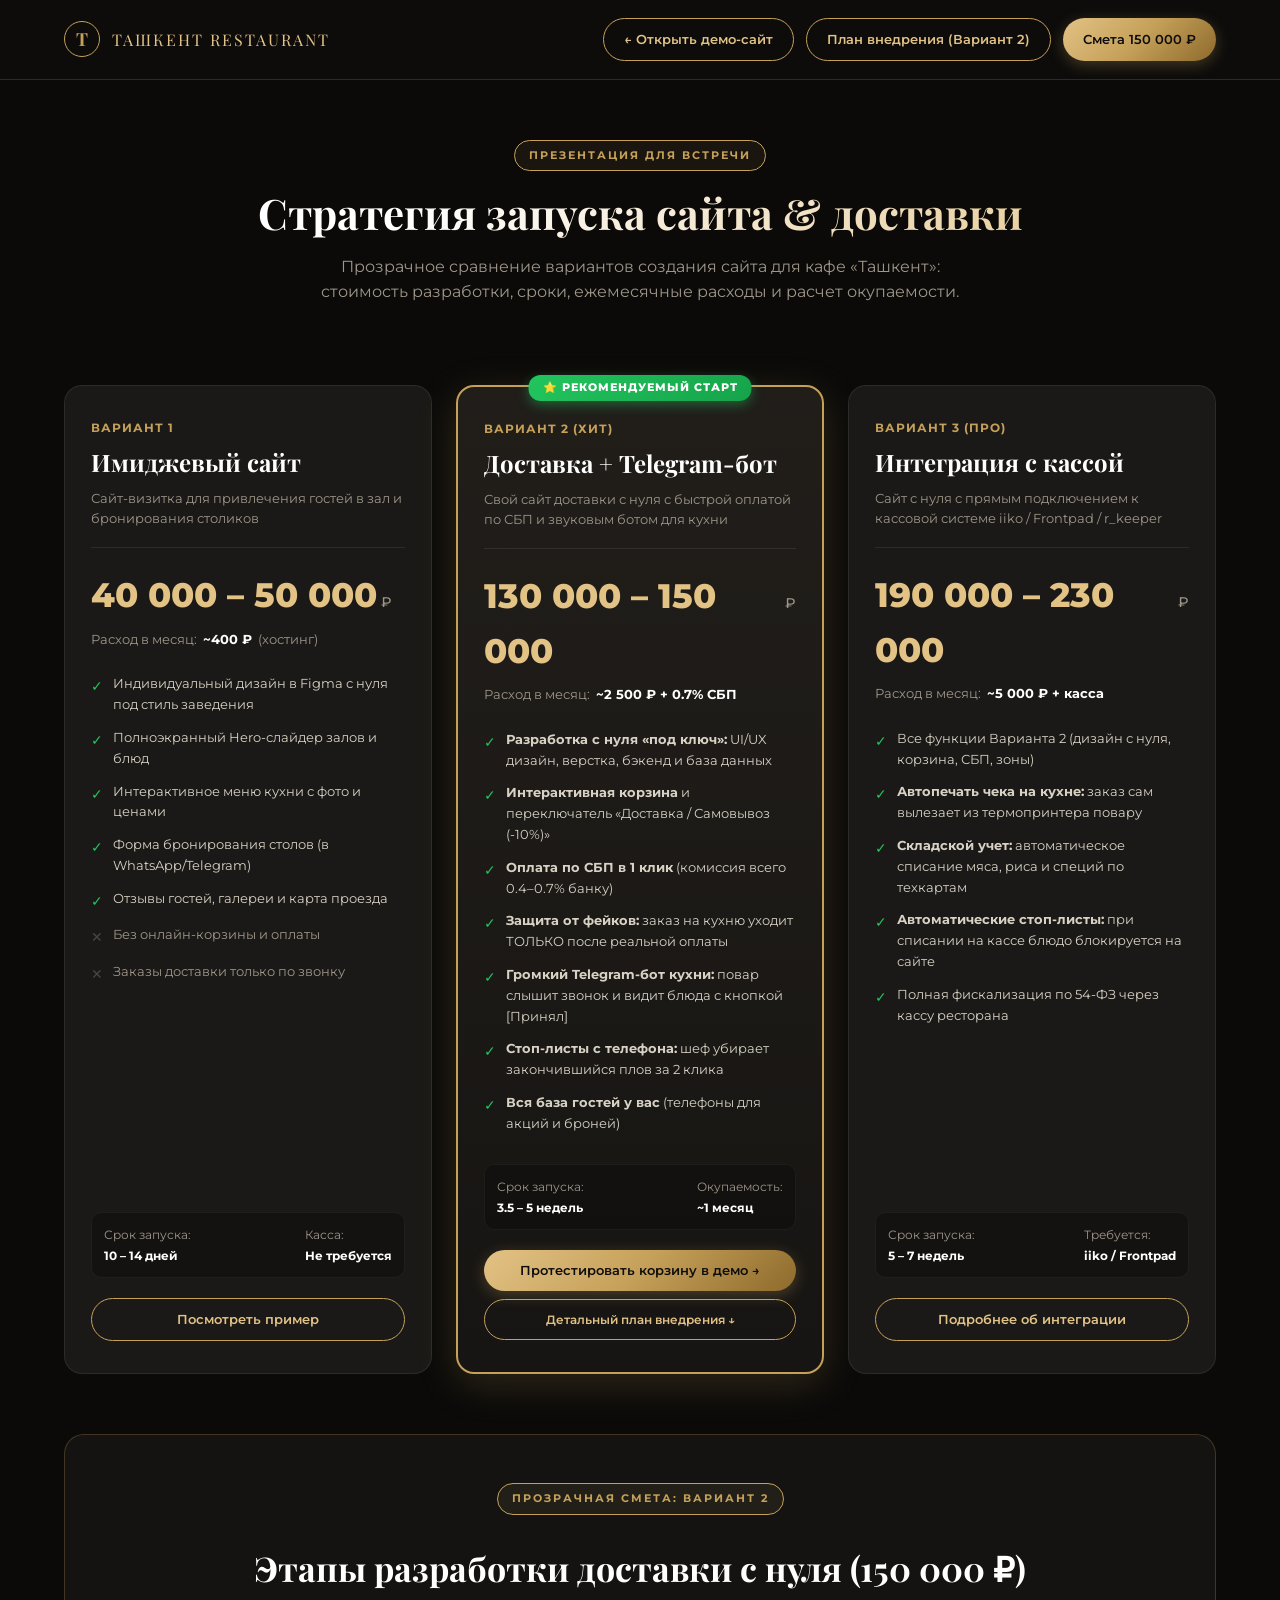
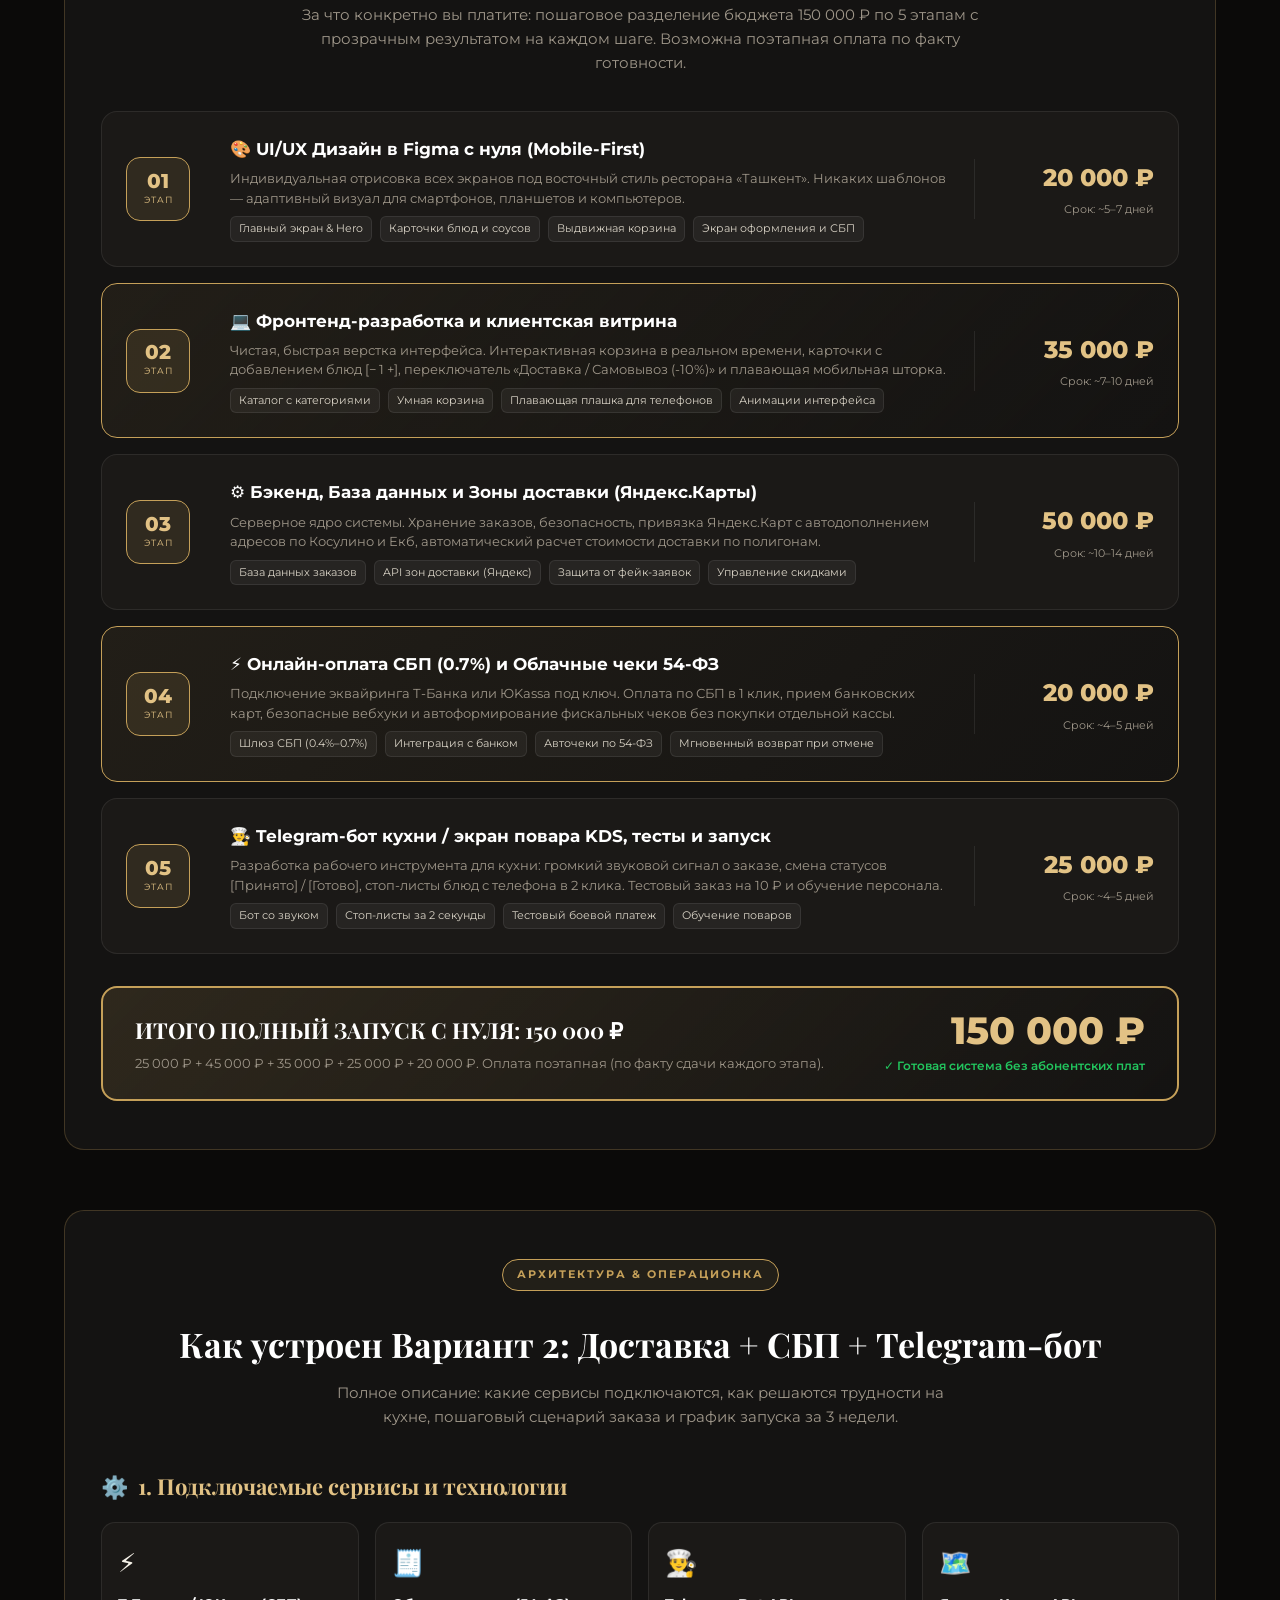
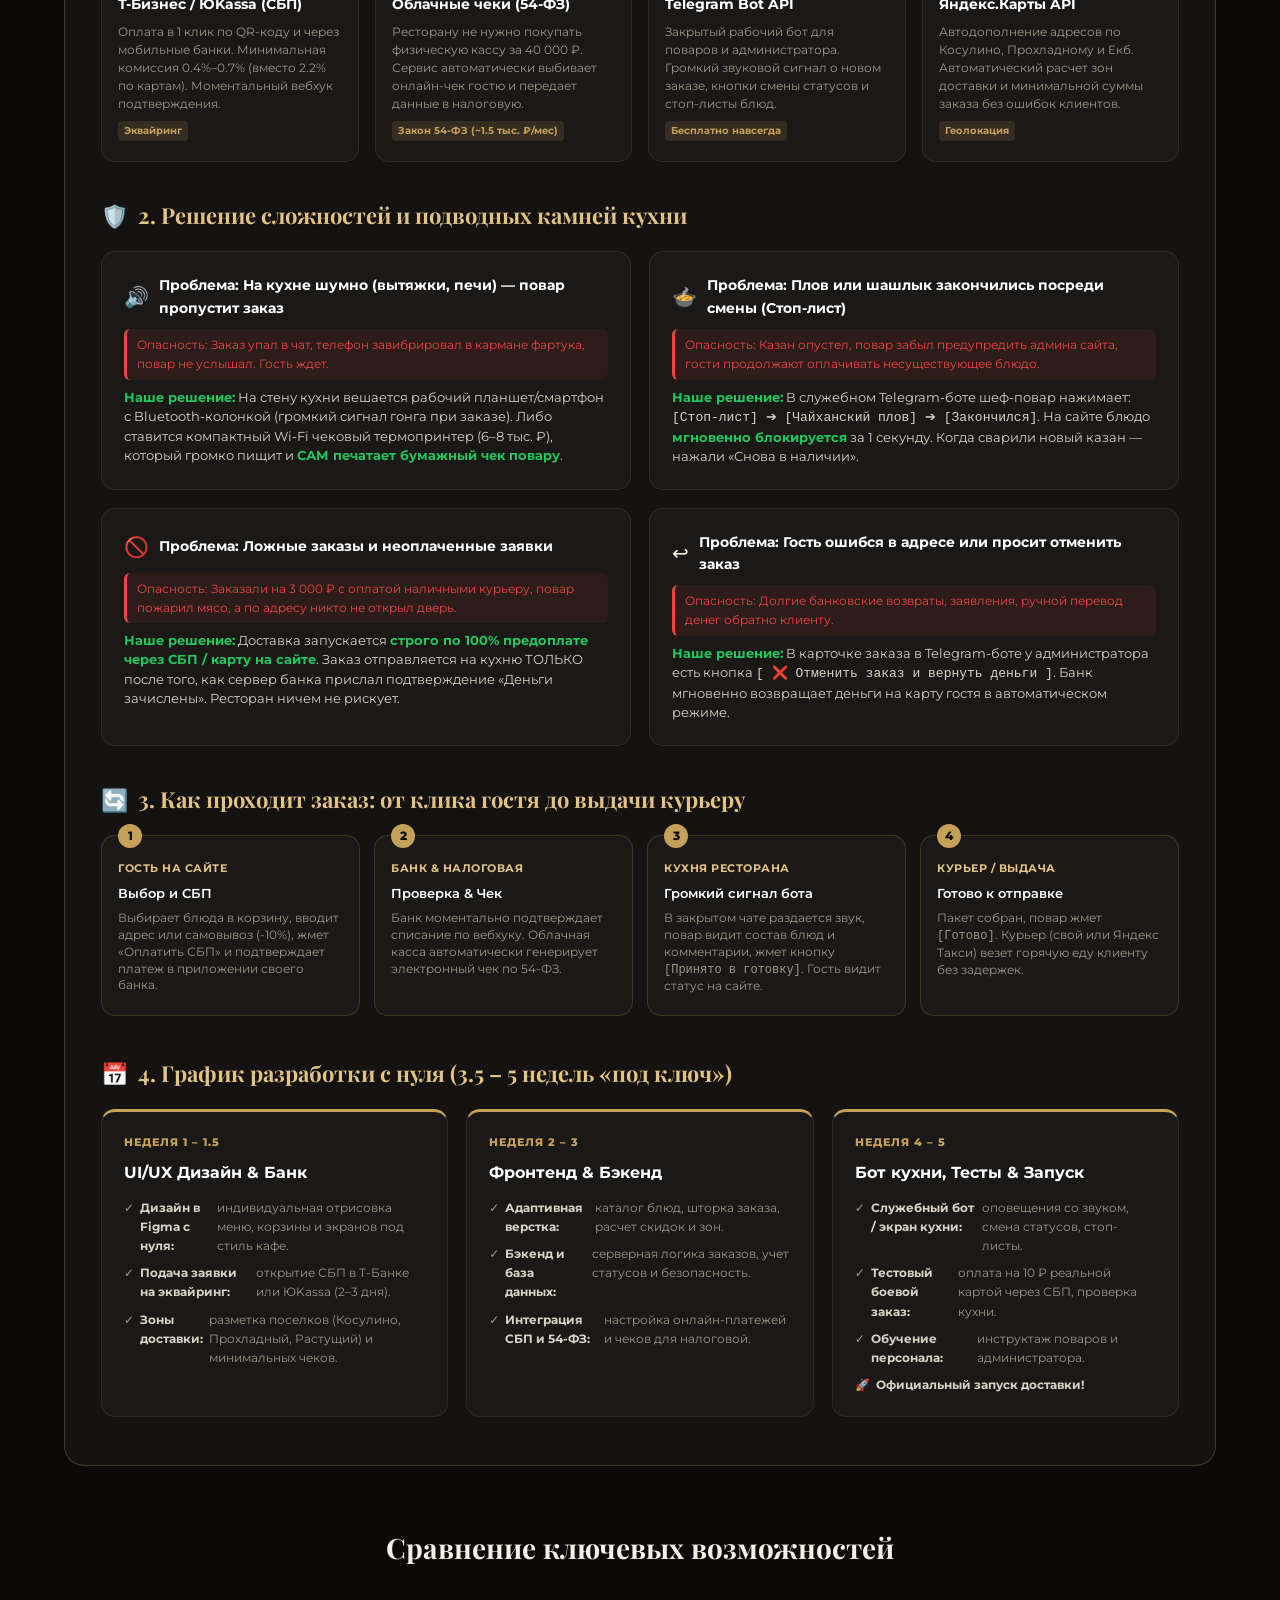
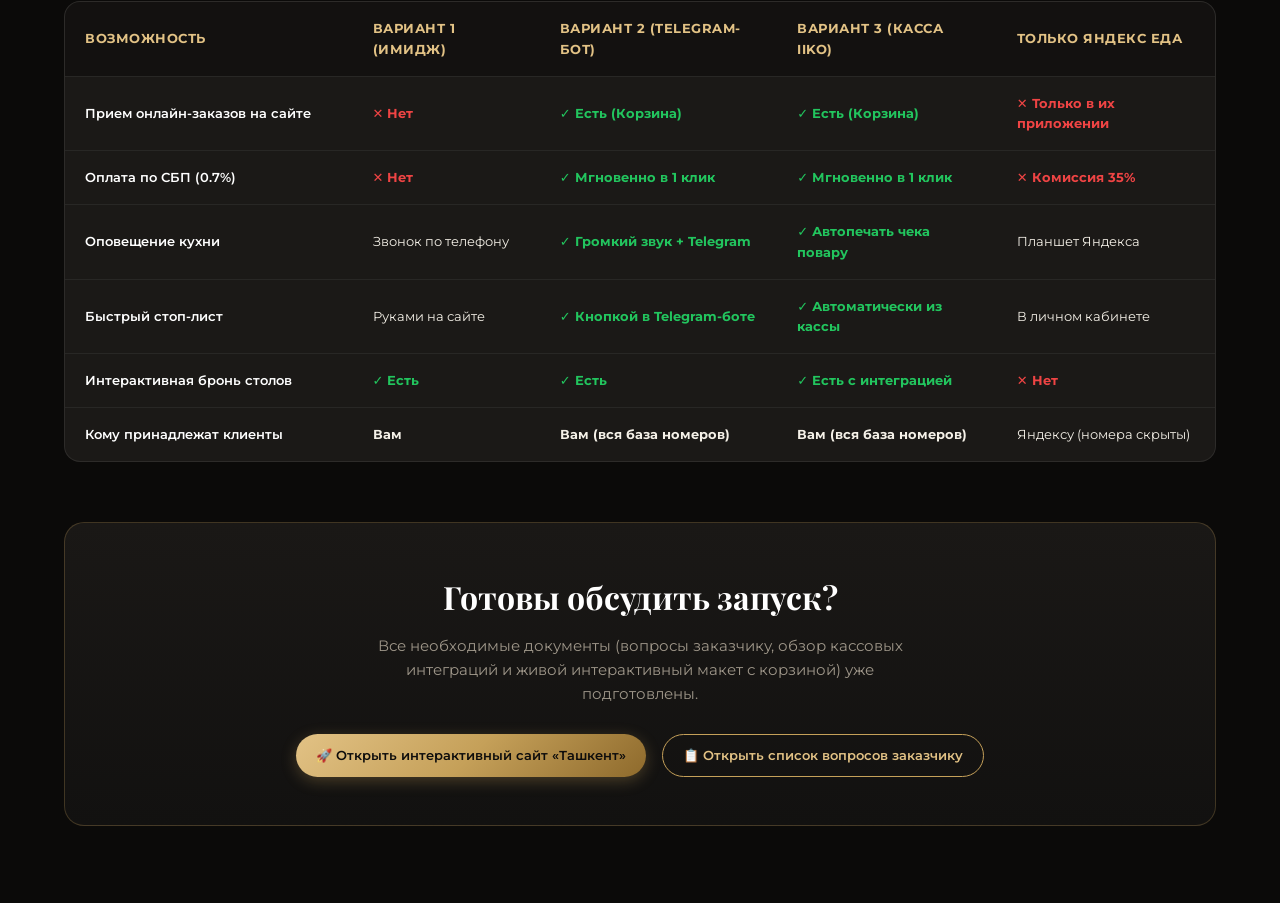
==== commit ac4ad106: "3234" ====
--- a/itog.html
+++ b/itog.html
@@ -1026,7 +1026,7 @@
         </div>
 
         <div class="card-price-block">
-          <div class="price-value">120 000 – 150 000 <span class="price-unit">₽</span></div>
+          <div class="price-value">130 000 – 150 000 <span class="price-unit">₽</span></div>
           <div class="monthly-cost">
             <span>Расход в месяц:</span> <strong>~2 500 ₽ + 0.7% СБП</strong>
           </div>
